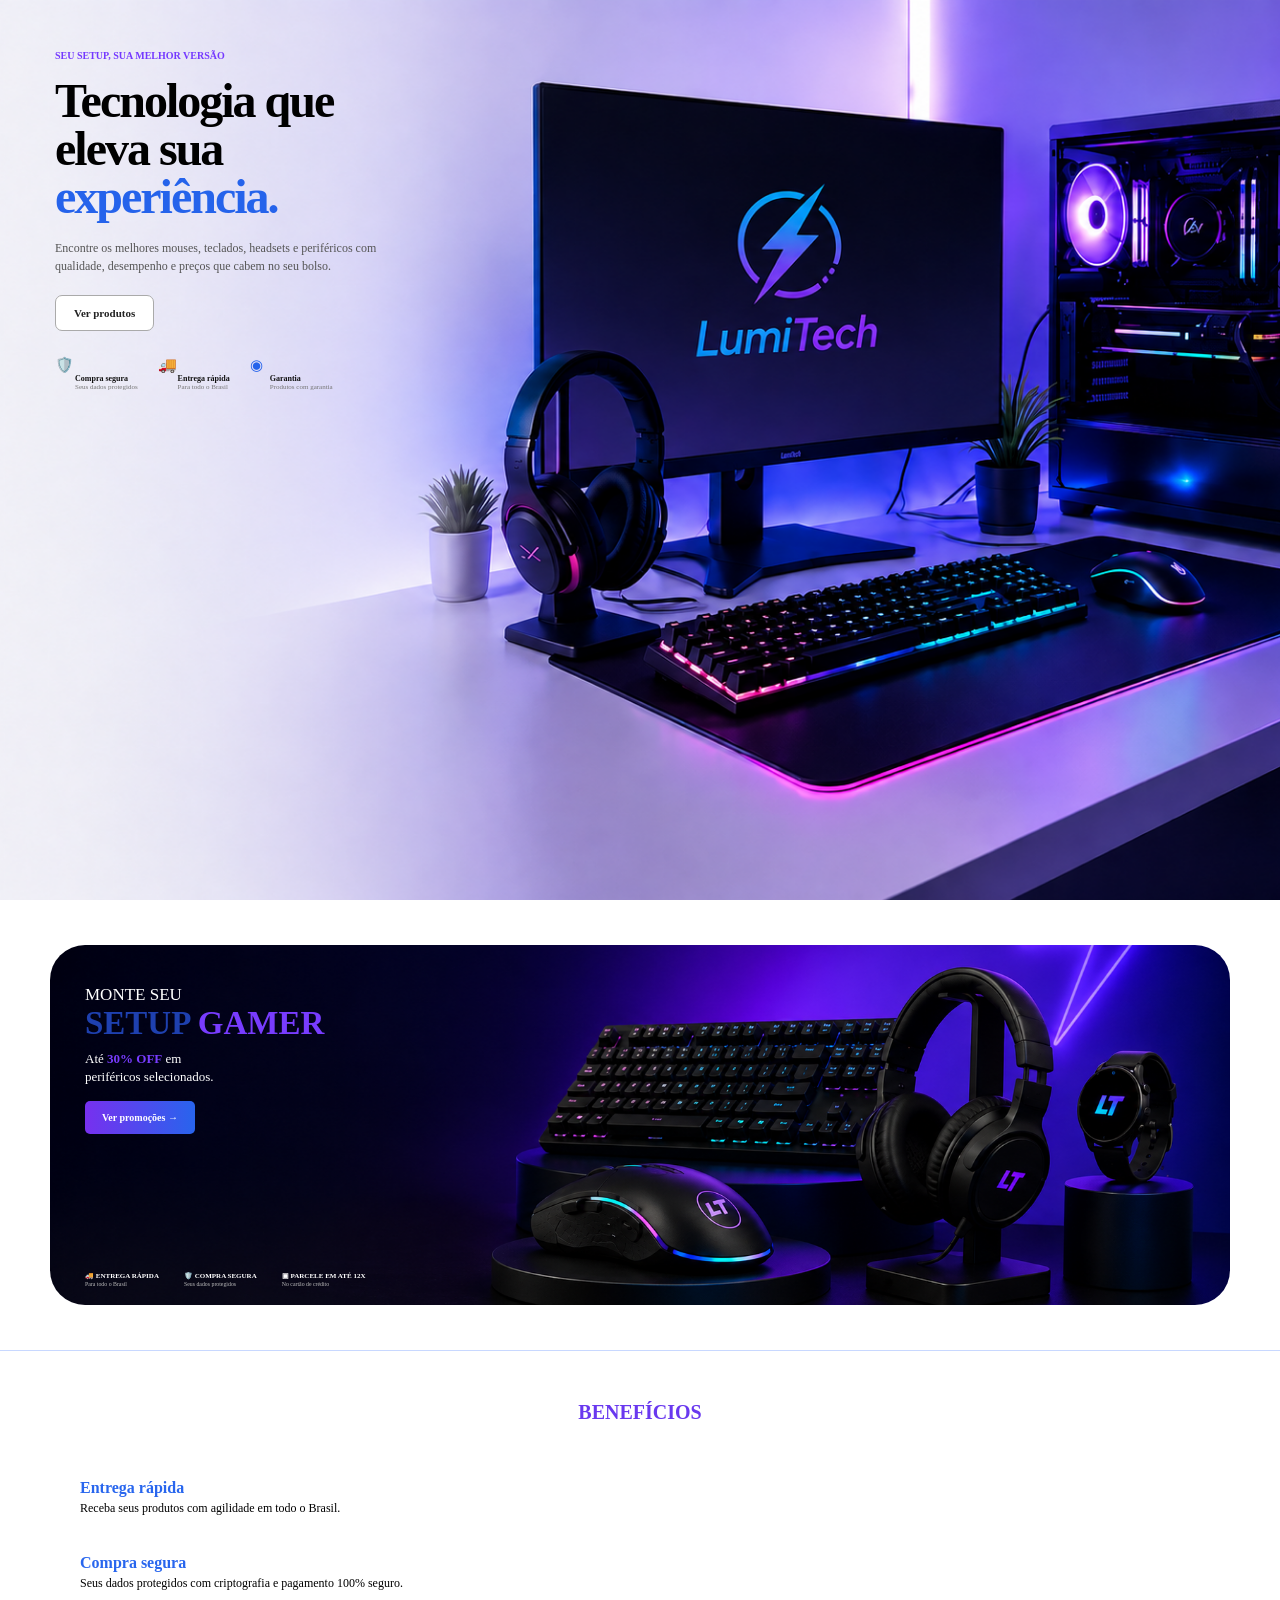
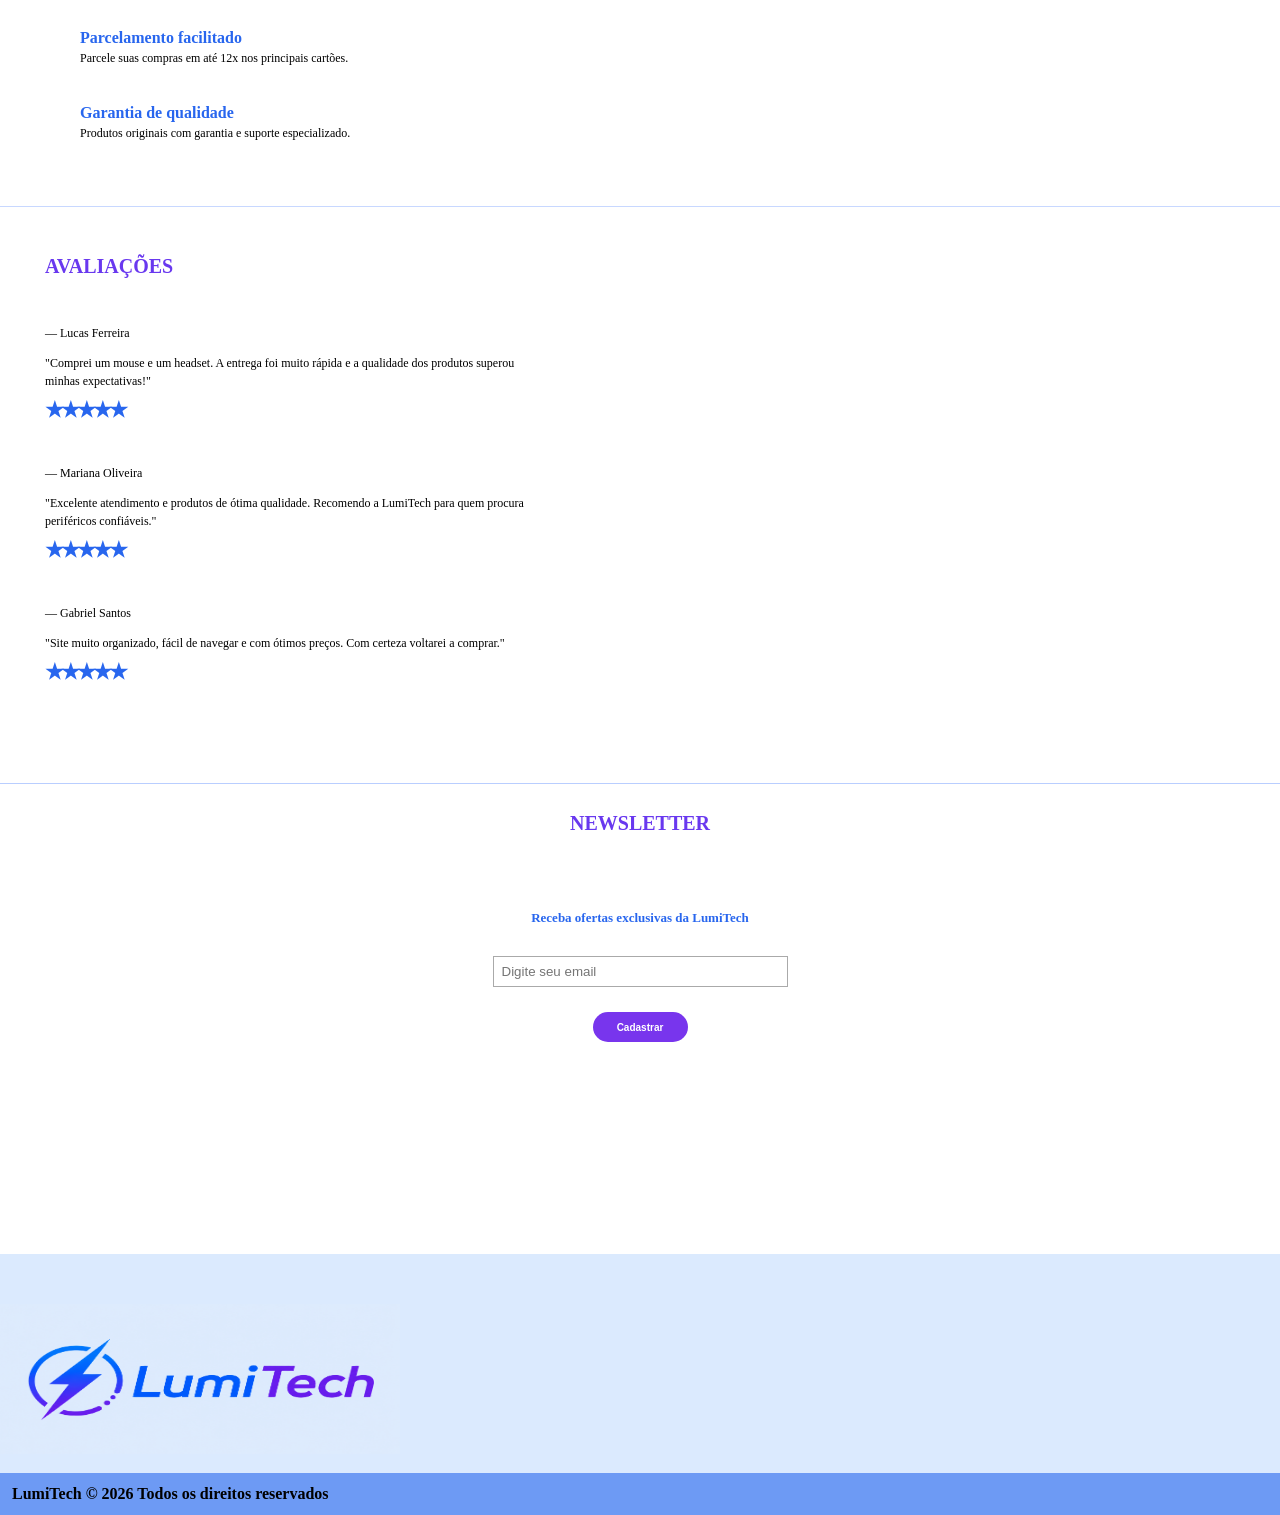
==== landing.html @ c20edbdf "Add files via upload" ====
<!DOCTYPE html>
<html lang="pt-BR">
<head>
    <meta charset="UTF-8">
    <meta name="viewport" content="width=device-width, initial-scale=1.0">
    <title>LumiTech</title>
    <link rel="stylesheet" href="style.css">
</head>
<body>

<div class="page">

    <section class="hero">
        <div class="hero-text">
            <span>SEU SETUP, SUA MELHOR VERSÃO</span>

            <h1>
                Tecnologia que<br>
                eleva sua<br>
                <b>experiência.</b>
            </h1>

            <p>
                Encontre os melhores mouses, teclados, headsets e
                periféricos com qualidade, desempenho e preços que
                cabem no seu bolso.
            </p>

            <div class = "buttons">
                <a href="produtos.html">Ver produtos</a>
            </div>

            <div class="features">
                <div>
                    🛡️
                    <strong>Compra segura</strong>
                    <small>Seus dados protegidos</small>
                </div>

                <div>
                    🚚
                    <strong>Entrega rápida</strong>
                    <small>Para todo o Brasil</small>
                </div>

                <div>
                    ◉
                    <strong>Garantia</strong>
                    <small>Produtos com garantia</small>
                </div>
            </div>
        </div>
    </section>

    <section class="promo" id="promocoes">
        <div class="promo-text">
            <p class="promo-title">MONTE SEU</p>

            <h2>
                SETUP <b>GAMER</b>
            </h2>

            <p class="discount">
                Até <strong>30% OFF</strong> em<br>
                periféricos selecionados.
            </p>

            <a href="index.html">Ver promoções →</a>
        </div>

        <div class="promo-info">
            <span>🚚 ENTREGA RÁPIDA<br><small>Para todo o Brasil</small></span>
            <span>🛡️ COMPRA SEGURA<br><small>Seus dados protegidos</small></span>
            <span>▣ PARCELE EM ATÉ 12X<br><small>No cartão de crédito</small></span>
        </div>
    </section>

    <section class="benefits" id="beneficios">
        <h2>BENEFÍCIOS</h2>

        <div class="benefit-list">
            <div>
                <h3>Entrega rápida</h3>
                <p>Receba seus produtos com agilidade em todo o Brasil.</p>
            </div>

            <div>
                <h3>Compra segura</h3>
                <p>Seus dados protegidos com criptografia e pagamento 100% seguro.</p>
            </div>

            <div>
                <h3>Parcelamento facilitado</h3>
                <p>Parcele suas compras em até 12x nos principais cartões.</p>
            </div>

            <div>
                <h3>Garantia de qualidade</h3>
                <p>Produtos originais com garantia e suporte especializado.</p>
            </div>
        </div>
    </section>

    <section class="reviews">
        <h2>AVALIAÇÕES</h2>

        <div class="review">
            <span>— Lucas Ferreira</span>
            <p>
                "Comprei um mouse e um headset. A entrega foi muito rápida
                e a qualidade dos produtos superou minhas expectativas!"
            </p>
            <b>★★★★★</b>
        </div>

        <div class="review">
            <span>— Mariana Oliveira</span>
            <p>
                "Excelente atendimento e produtos de ótima qualidade.
                Recomendo a LumiTech para quem procura periféricos confiáveis."
            </p>
            <b>★★★★★</b>
        </div>

        <div class="review">
            <span>— Gabriel Santos</span>
            <p>
                "Site muito organizado, fácil de navegar e com ótimos preços.
                Com certeza voltarei a comprar."
            </p>
            <b>★★★★★</b>
        </div>
    </section>

    <section class="newsletter" id="newsletter">
        <h2>NEWSLETTER</h2>

        <p>Receba ofertas exclusivas da LumiTech</p>

        <input type="email" placeholder="Digite seu email">

        <button>Cadastrar</button>
    </section>

</div>
<footer>
        <div class="logor"><img src="logo.png" alt=""></div>
        <div>
            
        </div>
        <div class="direito">
            <h1>LumiTech © 2026 Todos os direitos reservados</h1>
        </div>
    </footer>

</body>
</html>
---- style.css ----
* {
    box-sizing: border-box;
    margin: 0;
}

body {
    display: grid;



}

body a {
    text-decoration: none;
    color: white;
}

header {
    background-color: #DBEAFE;
    height: 130px;
    display: grid;
    grid-template-columns: 327px 1fr;


}

header ul {

    list-style: none;
    display: grid;
    grid-auto-flow: column;
    text-align: center;
    align-items: center;
    gap: 2px;
    color: white;
    font-weight: bold;

}

.inc {
    background-color: #7C3AED;
    width: 100px;
    height: 40px;
    border-radius: 20px;
    display: grid;
    align-items: center;
}


.login {
    background-color: #2563EB;
    border-radius: 20px;
    width: 90px;
    height: 40px;
    align-items: center;
    display: grid;
}

.logo img {
    width: 327px;
    height: 130px;
}

.busca {

    width: 180px;
    position: relative;


}

.lupa {
    position: absolute;
    right: 10px;
    top: 6px;
}

.busca input {
    border: none;
    outline: none;
    padding-left: 15px;
    border-radius: 20px;
    height: 40px;

}



.banner img {
    width: 400px;
    height: 300px;
    object-fit: cover;
}

.banner {
    display: grid;
    grid-template-columns: 400px 1fr;
    padding-top: 90px;
    padding-bottom: 100px;
    width: 70%;
    margin: auto;
}



.banner_texto {
    display: grid;
    grid-template-rows: 80px 80px 80px 50px;
    text-align: left;
    font-size: 19px;
    font-weight: bold;
}

h2 {
    color: #1E40AF;
}

.banner button {
    border-radius: 20px;
    border: none;
    background-color: #7C3AED;
    width: 200px;
    color: white;
    font-weight: bold;
    font-size: 16px;
    height: 40px;
}

.destaque h2 {
    text-align: center;
    color: #1E40AF;
}

.destaque {
    padding-top: 100px;
    border: solid;
    border-color: #2563EB;
    padding-bottom: 100px;
    width: 90%;
    margin: 0 auto;

}

.destaque_produtos {
    display: grid;
    grid-template-columns: 1fr 1fr 1fr 1fr;
    padding-top: 50px;
    place-items: center;
    text-align: center;
    font-weight: bolder;

}

.destaque img {
    width: 270px;
    height: 200px;
    border-radius: 20px;

}

footer {
    background-color: #DBEAFE;
    margin-top: 200px;
    display: grid;
    grid-template-columns: 1fr 1fr;

}

.logor img {
    width: 400px;
    height: 200px;
    padding-top: 50px;
}

footer ul {
    list-style: none;
    display: grid;
    gap: 10px;
    padding: 40px;
    font-size: 18px;
}

.direito {
    background-color: #3671f0a8;
    padding: 12px;
    grid-column: 1/3;
    margin-top: 15px;
    font-size: 8px;
    color: rgb(0, 0, 0);


}

.produtos {
    display: grid;
    grid-template-columns: 1fr 1fr 1fr 1fr;
    padding-top: 100px;
    place-items: center;
    text-align: center;
    font-weight: bolder;
}

.produtos img {
    width: 320px;
    height: 240px;
    border-radius: 20px;
}

button {
    border-radius: 20px;
    border: none;
    background-color: #7C3AED;
    width: 150px;
    color: white;
    font-weight: bold;
    font-size: 15px;
    height: 40px;
}

footer li {
    color: black;
}

.quem_somos {
    padding-top: 70px;
    display: grid;
}

.cima_quem {
    text-align: center;
    font-size: 19px;
    display: grid;
    gap: 18px;
    padding-bottom: 100px;
}

.missao {
    display: grid;
    border: solid;
    border-color: #2564eb5e;
    padding-top: 70px;
    padding-bottom: 70px;
    padding-left: 90px;
    padding-right: 70px;
    gap: 20px;
    font-size: 18px;

}

.fonep img {
    width: 400px;
    height: 300px;
    object-fit: cover;
}

.fonep {
    padding-left: 80px;
}

.produto {
    display: grid;
    grid-template-columns: 500px 300px 1fr;
    padding-top: 70px;
    height: auto;

}

.star img {
    width: 130px;
    height: 90px;
    object-fit: cover;
}

.star {
    width: 500px;
    padding-top: 20px;
    display: grid;
    gap: 15px;
    font-size: 20px;
}

.txtproduto {
    display: grid;
    gap: 8px;
}


.especifica {
    padding-top: 40px;
    padding-left: 70px;
    width: 400px;
    text-align: right;

}

.txtespecifica {
    display: grid;
    gap: 40px;
    font-size: 19px;

}

.especifica ul {
    list-style: none;
}

.resultado {
    text-align: center;
    padding-top: 50px;
    padding-left: 50px;
    font-size: 40px;
}

.contato {
    display: grid;
    justify-items: center;
    gap: 20px;
    margin-top: 50px;
}



.contato form {

    display: grid;
    gap: 20px;
    width: 450px;
}

.contato input {

    height: 40px;
    border: 2px solid #DBEAFE;
    border-radius: 10px;
    padding-left: 15px;
}

.contato textarea {

    height: 150px;
    border: 2px solid #DBEAFE;
    border-radius: 10px;
    resize: none;
    padding: 15px;
}

.loginp{

    display: grid;
    justify-items: center;
    margin-top: 60px;
}



.loginp form{

    display: grid;
    gap: 20px;
    width: 350px;
}

.loginp input{

    height: 40px;
    border: 2px solid #DBEAFE;
    border-radius: 10px;
    padding-left: 15px;
}

.lembrar{

    display: grid;
    grid-template-columns: 20px auto;
    align-items: center;
    gap: 10px;
}

.loginp button{

    width: 180px;
    height: 45px;
    justify-self: center;
    border: none;
    border-radius: 25px;
    background: #7C3AED;
    color: white;
    cursor: pointer;
}

.loginp a{

    color: #2563EB;
    text-decoration: none;
    justify-self: center;
}

.loginp a:hover{

    color: #7C3AED;
}

.button:hover{
    color: #1E40AF;
}

.pedidos{

    width: 80%;
    margin: auto;
    margin-top: 50px;
    display: grid;
    gap: 30px;
}



.pedido{

    display: grid;
    gap: 15px;
}

.titulo,
.item{

    display: grid;
    grid-template-columns: 2fr 1fr 1fr;
    align-items: center;
    background: white;
    padding: 20px;
    border-radius: 15px;
   
}

.titulo{

    background: #DBEAFE;
    font-weight: bold;
}



.hero {
    width: 100%;
    height: 100vh;
    min-height: 650px;
    background-image: url("hero.png");
    background-size: cover;
    background-position: center;
    position: relative;
}

.hero-text {
    position: absolute;
    top: 45px;
    left: 55px;
    width: 390px;
}

.hero-text > span {
    font-size: 10px;
    font-weight: bold;
    color: #7438ff;
}

.hero h1 {
    font-size: 48px;
    line-height: 1;
    margin-top: 14px;
    letter-spacing: -2px;
}

.hero h1 b {
    color: #2563eb;
}

.hero-text > p {
    font-size: 12px;
    color: #555;
    line-height: 1.5;
    margin-top: 18px;
    width: 340px;
}

.buttons {
    display: flex;
    gap: 12px;
    margin-top: 20px;
}

.buttons a {
    padding: 11px 18px;
    border-radius: 7px;
    text-decoration: none;
    font-size: 11px;
    font-weight: bold;
}

.buttons a:first-child {
    background: #7438ff;
    color: white;
}

.buttons a:last-child {
    background: white;
    border: 1px solid #aaa;
    color: #222;
}

.features {
    display: flex;
    gap: 20px;
    margin-top: 25px;
}

.features div {
    color: #2563eb;
    font-size: 15px;
}

.features strong,
.features small {
    display: block;
    margin-left: 20px;
}

.features strong {
    font-size: 8px;
    color: #111;
}

.features small {
    font-size: 7px;
    color: #777;
}


.promo {
    width: calc(100% - 100px);
    height: 360px;
    margin: 45px 50px 0;
    border-radius: 35px;
    position: relative;
    overflow: hidden;
    color: white;
    background-image: url("promo.png");
    background-size: cover;
    background-position: center;
}

.promo-text {
    position: absolute;
    left: 35px;
    top: 40px;
}

.promo-title {
    font-size: 17px;
    margin-bottom: 2px;
}

.promo h2 {
    font-size: 33px;
    line-height: 1;
}

.promo h2 b {
    color: #783cff;
}

.discount {
    font-size: 13px;
    line-height: 1.4;
    margin-top: 10px;
}

.discount strong {
    color: #783cff;
}

.promo-text a {
    display: inline-block;
    margin-top: 15px;
    padding: 11px 17px;
    background: linear-gradient(90deg, #7730ef, #2864ed);
    color: white;
    text-decoration: none;
    border-radius: 5px;
    font-size: 10px;
    font-weight: bold;
}

.promo-info {
    position: absolute;
    bottom: 17px;
    left: 35px;
    display: flex;
    gap: 25px;
    font-size: 7px;
    font-weight: bold;
}

.promo-info small {
    color: #bbb;
    font-weight: normal;
}


.benefits {
    padding: 50px 80px 65px;
    margin-top: 45px;
    border-top: 1px solid #c8d8ff;
    border-bottom: 1px solid #c8d8ff;
}

.benefits h2,
.newsletter h2 {
    text-align: center;
    color: #6938ef;
    font-size: 20px;
}

.benefit-list {
    display: grid;
    gap: 38px;
    margin-top: 55px;
}

.benefit-list h3 {
    font-size: 16px;
    color: #2866ee;
    margin-bottom: 4px;
}

.benefit-list p {
    font-size: 12px;
}


.reviews {
    padding: 48px 45px 55px;
    border-bottom: 1px solid #b9ceff;
}

.reviews h2 {
    font-size: 20px;
    color: #6938ef;
    margin-bottom: 48px;
}

.review {
    margin-bottom: 43px;
    font-size: 12px;
}

.review p {
    margin-top: 13px;
    line-height: 1.5;
    max-width: 500px;
}

.review b {
    display: block;
    color: #2866ee;
    font-size: 21px;
    margin-top: 8px;
    letter-spacing: -3px;
}


.newsletter {
    height: 270px;
    text-align: center;
    padding-top: 28px;
}

.newsletter p {
    margin-top: 75px;
    color: #2866ee;
    font-size: 13px;
    font-weight: bold;
}

.newsletter input {
    display: block;
    width: 295px;
    height: 31px;
    margin: 30px auto 25px;
    padding: 8px;
    border: 1px solid #aaa;
}

.newsletter button {
    width: 95px;
    height: 30px;
    border: 0;
    border-radius: 20px;
    background: #7835ed;
    color: white;
    font-size: 10px;
    font-weight: bold;
}
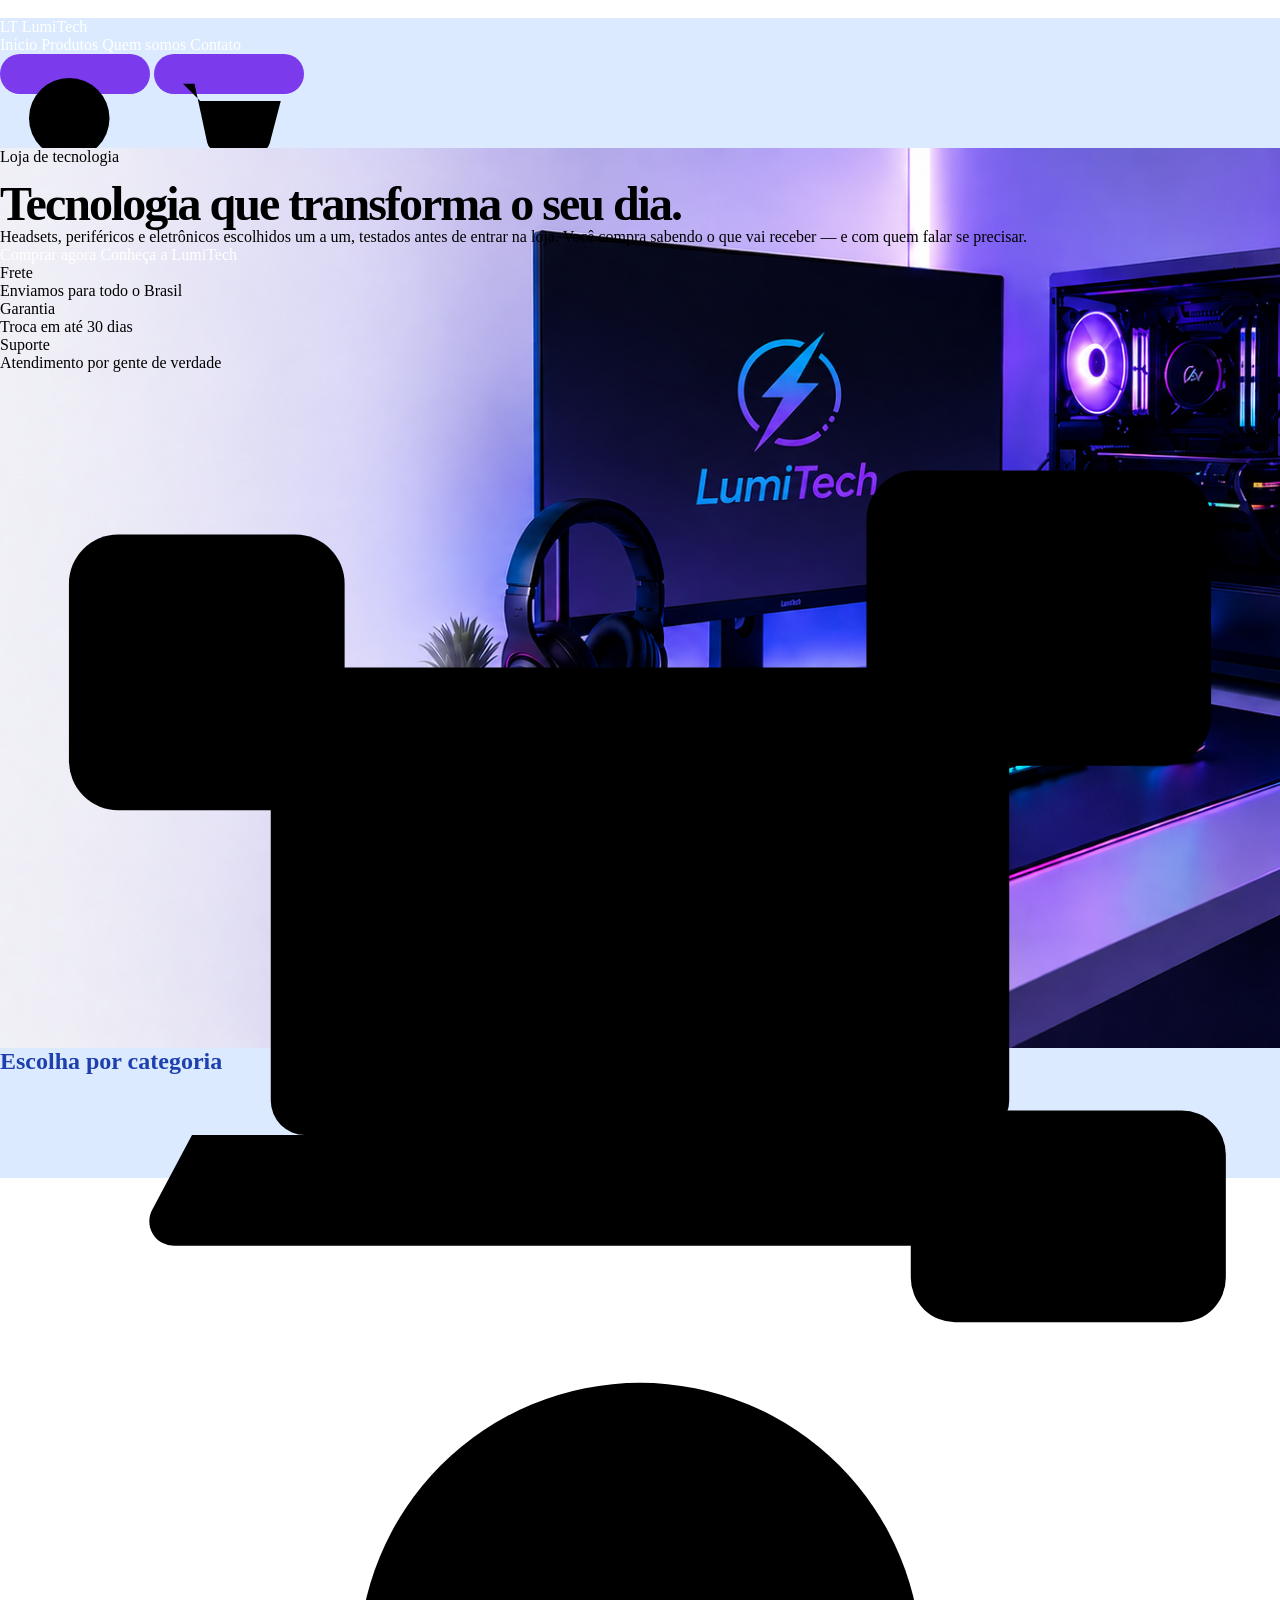
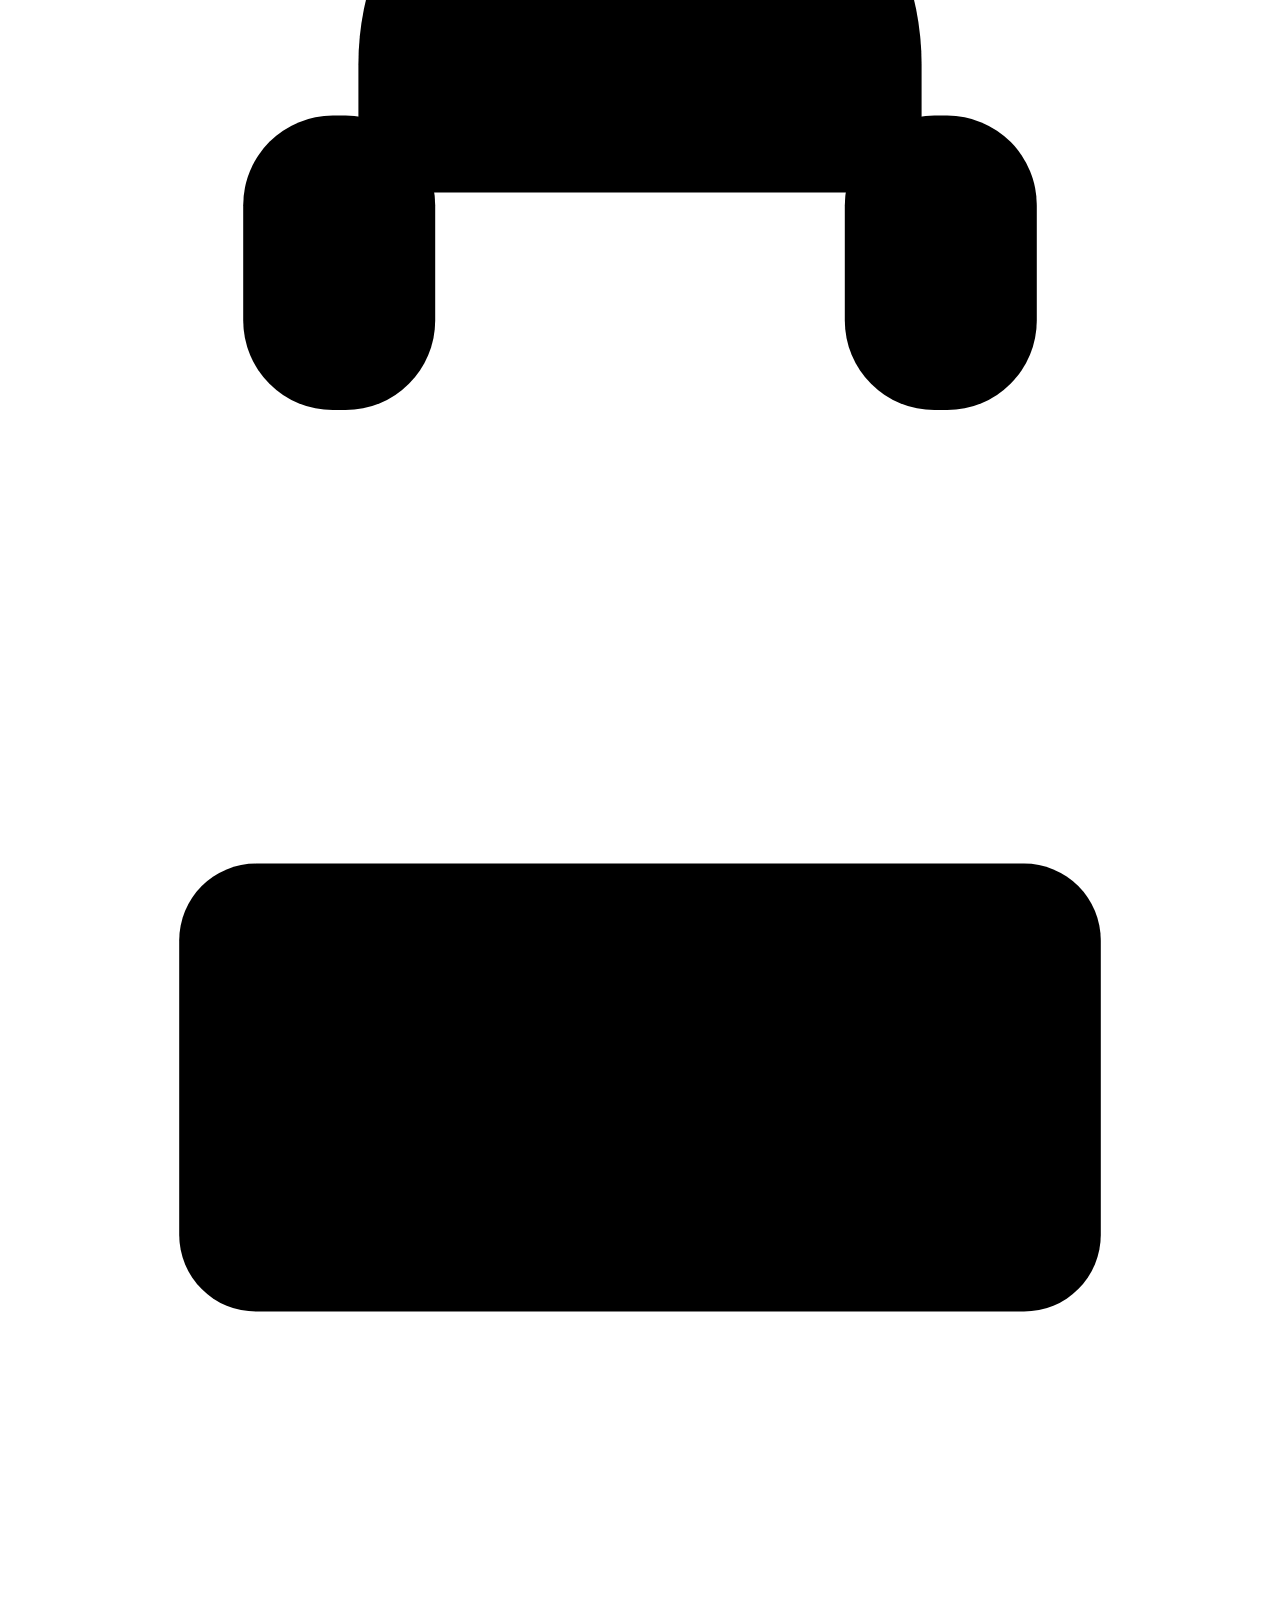
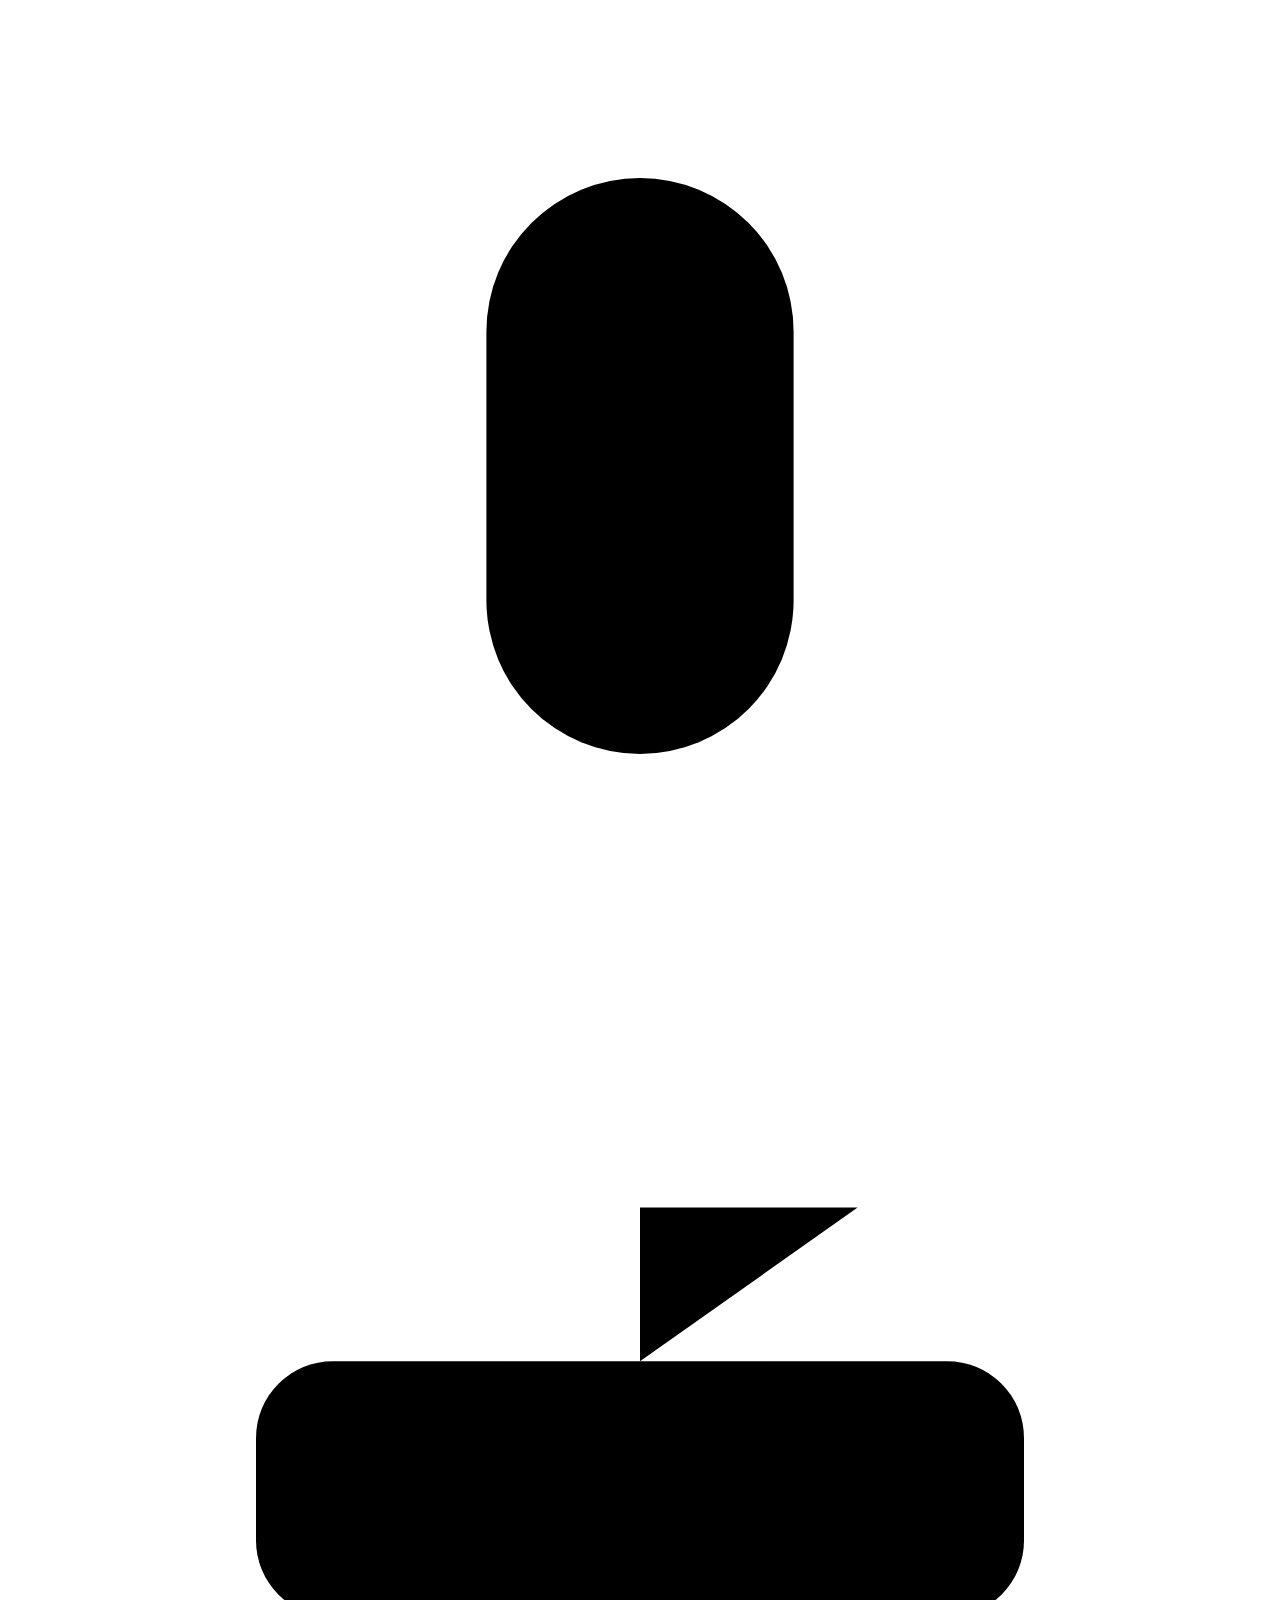
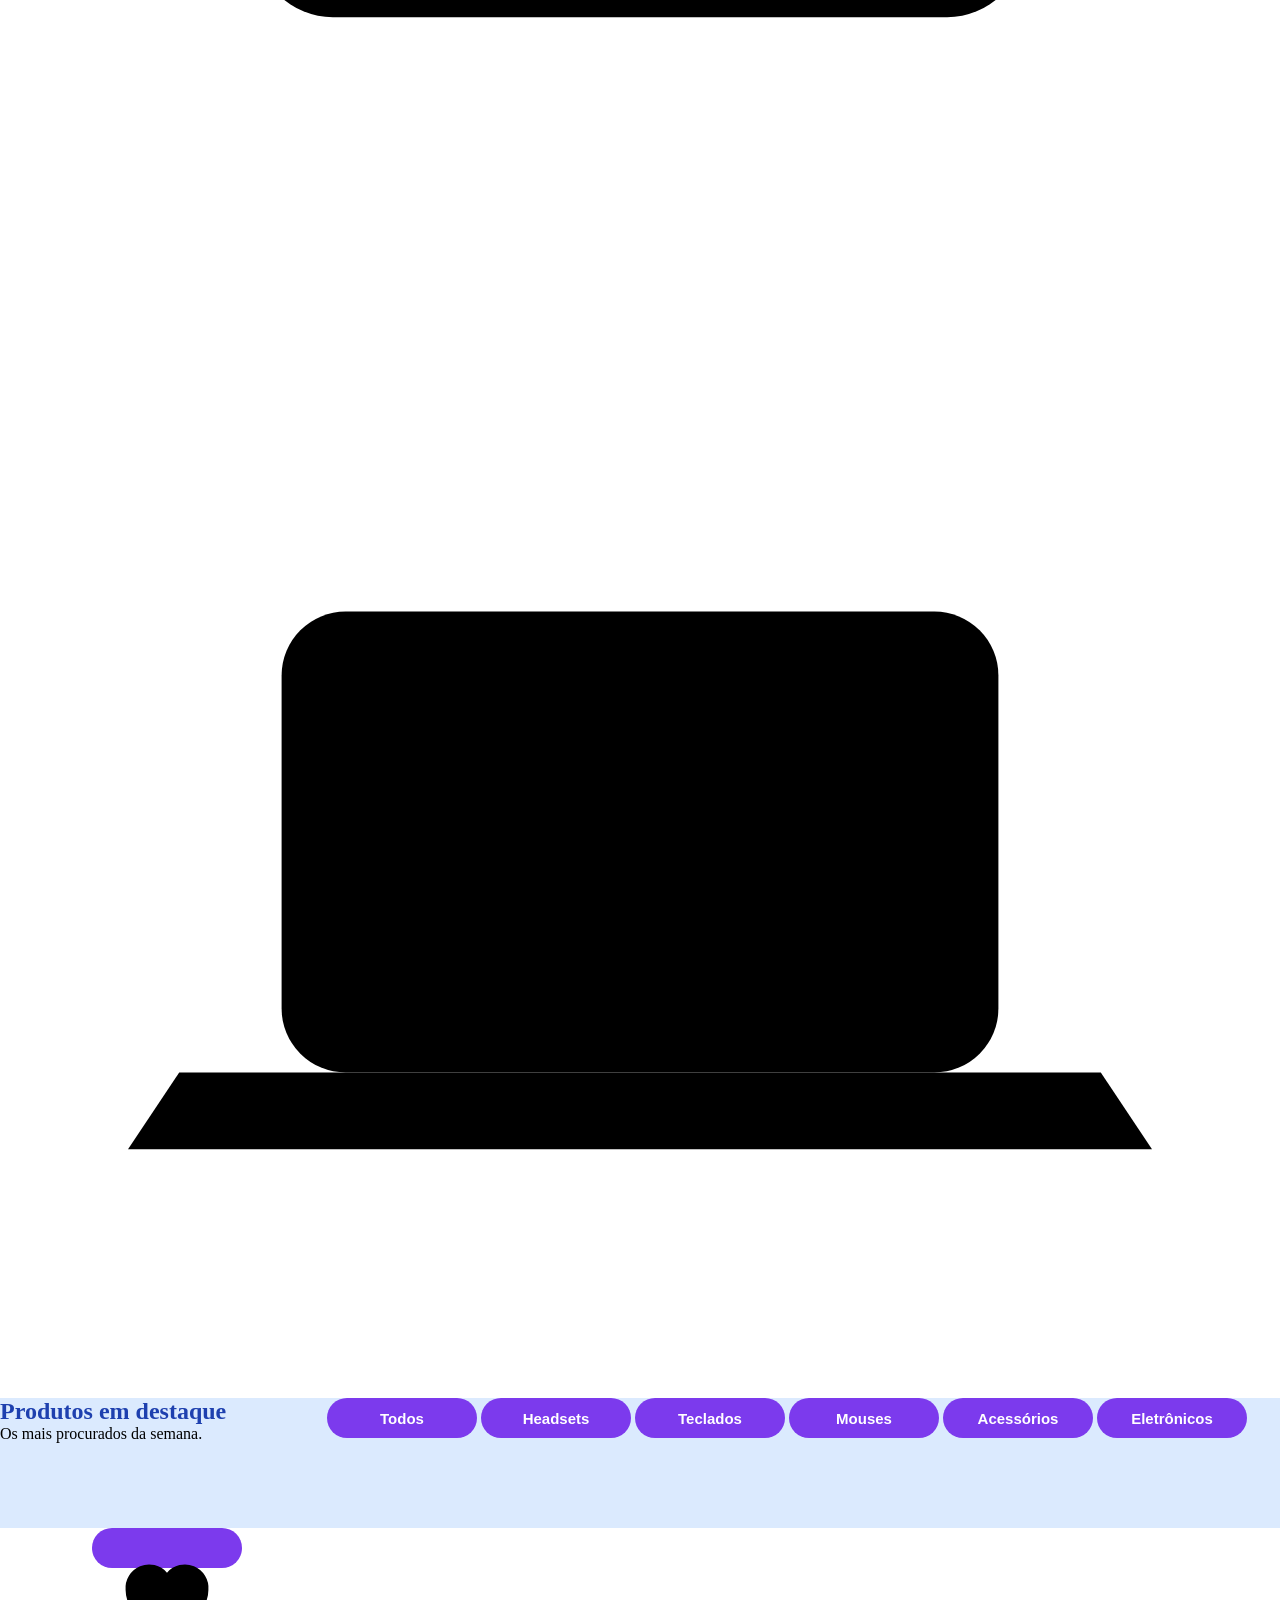
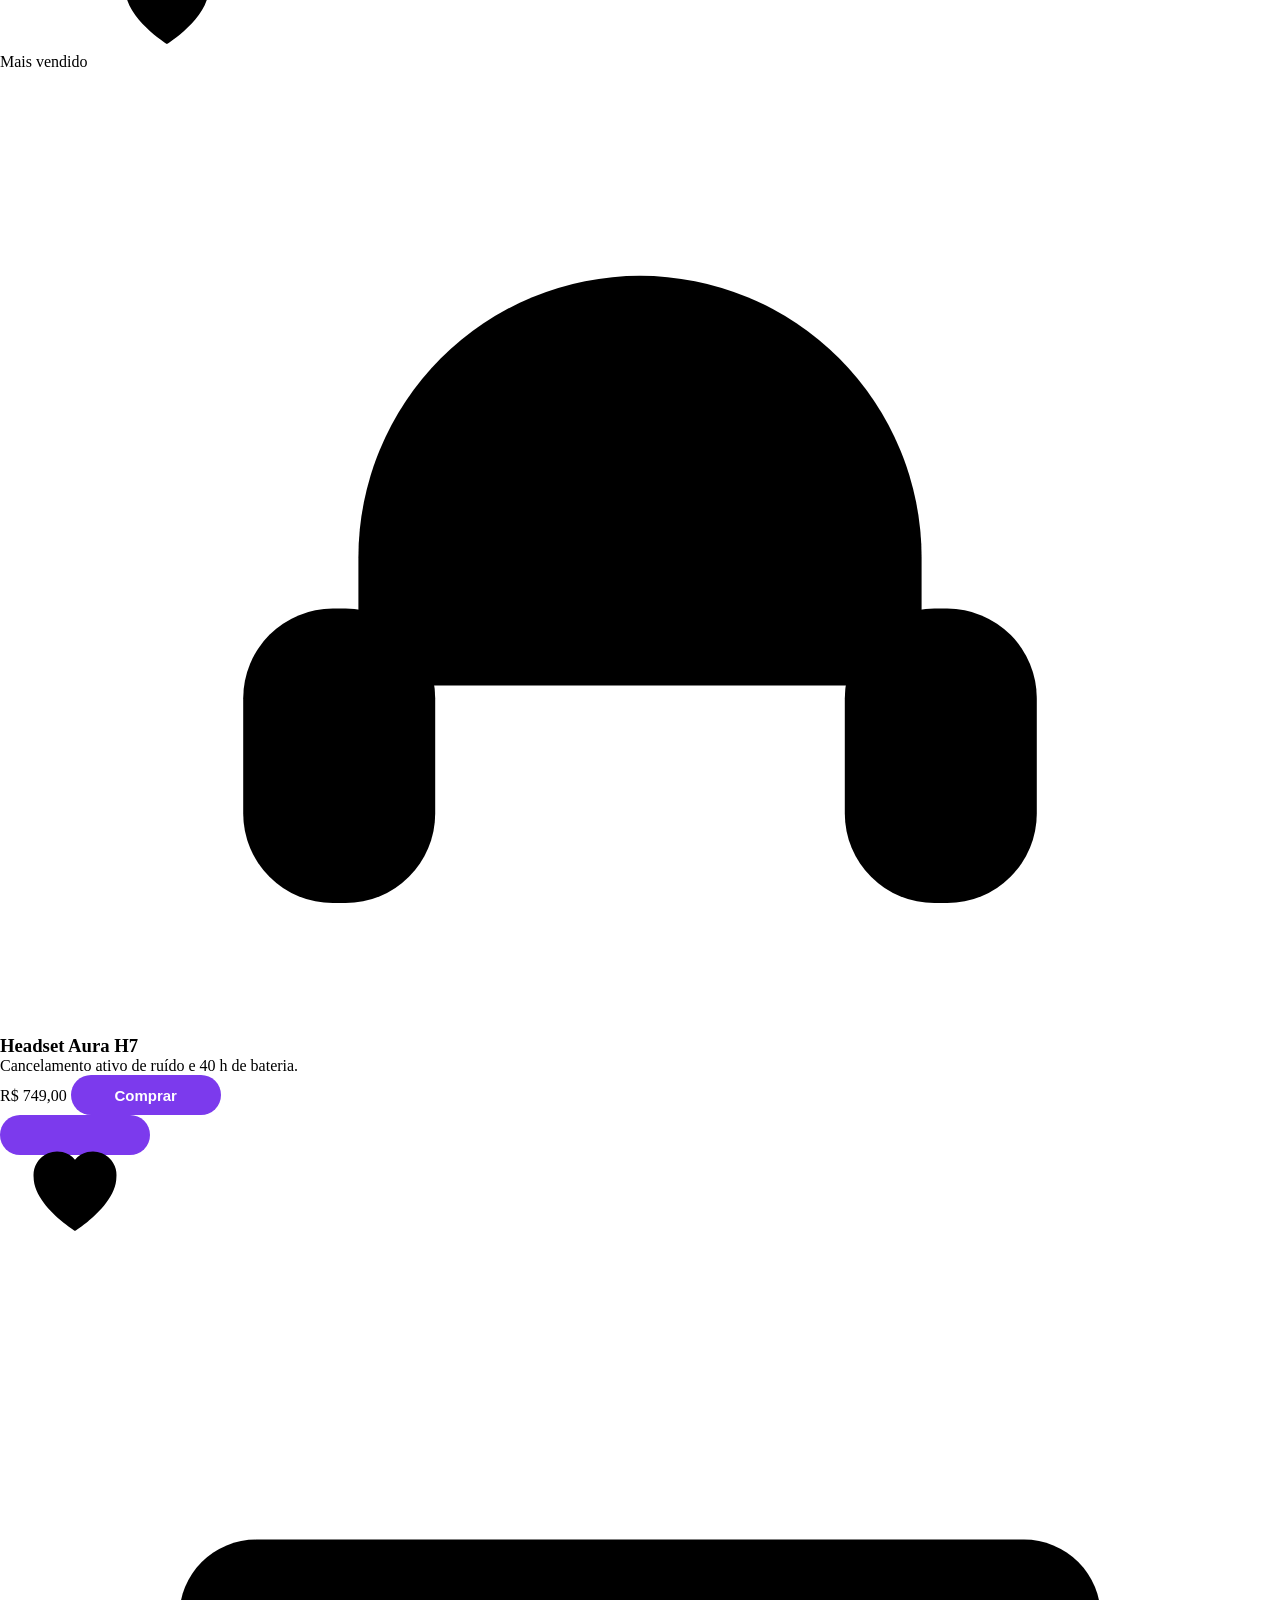
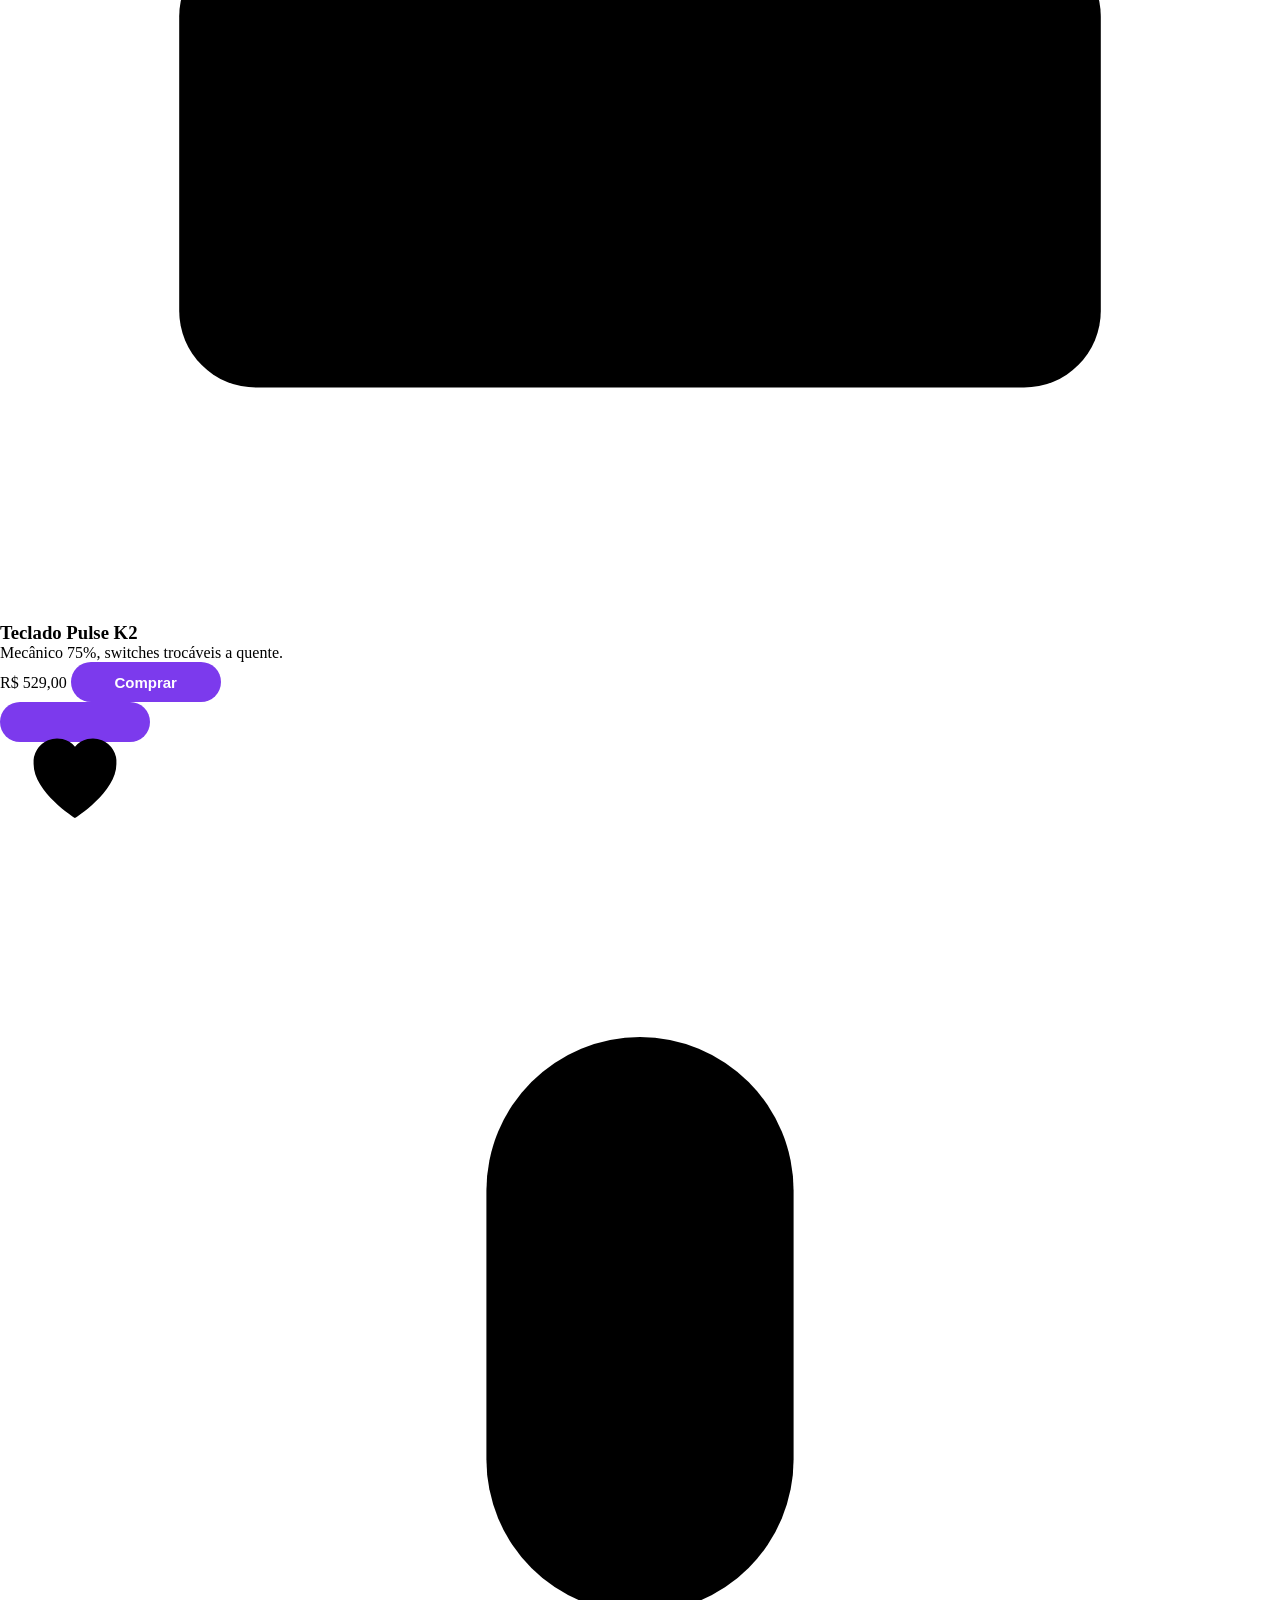
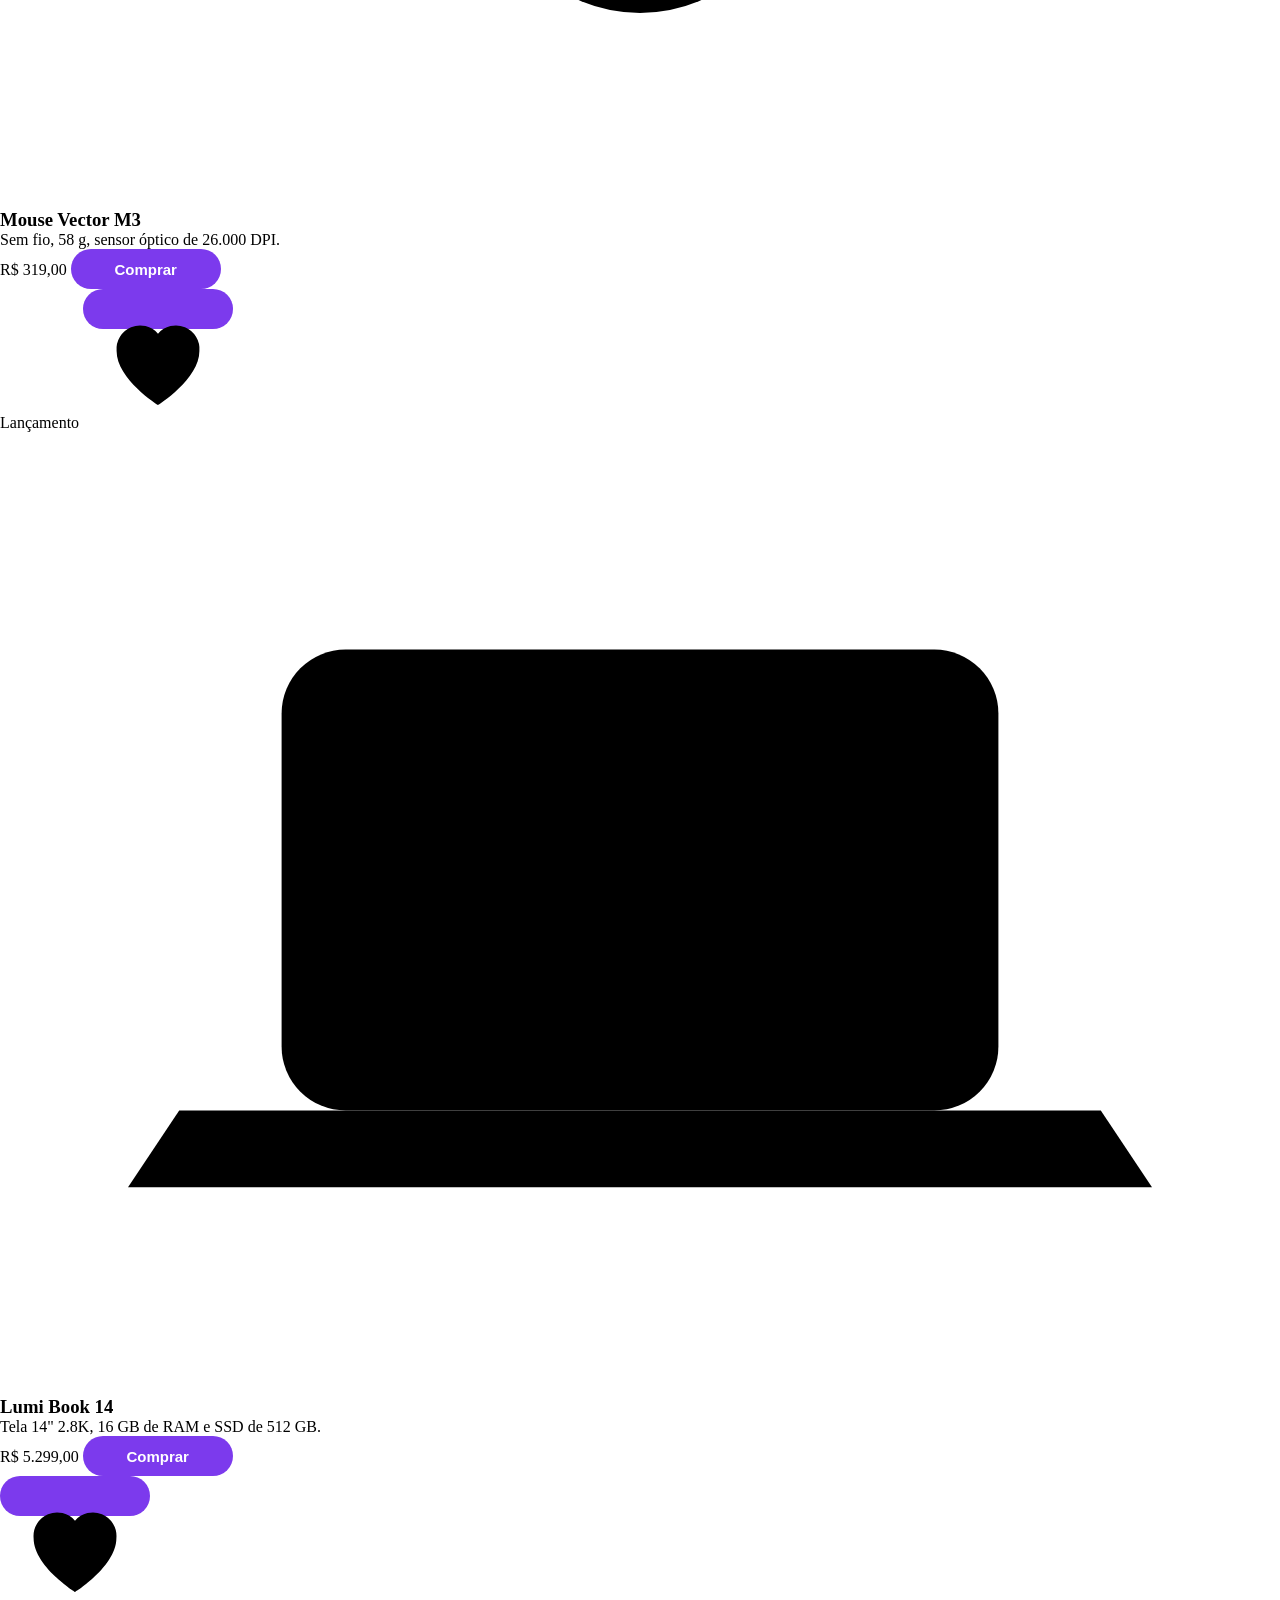
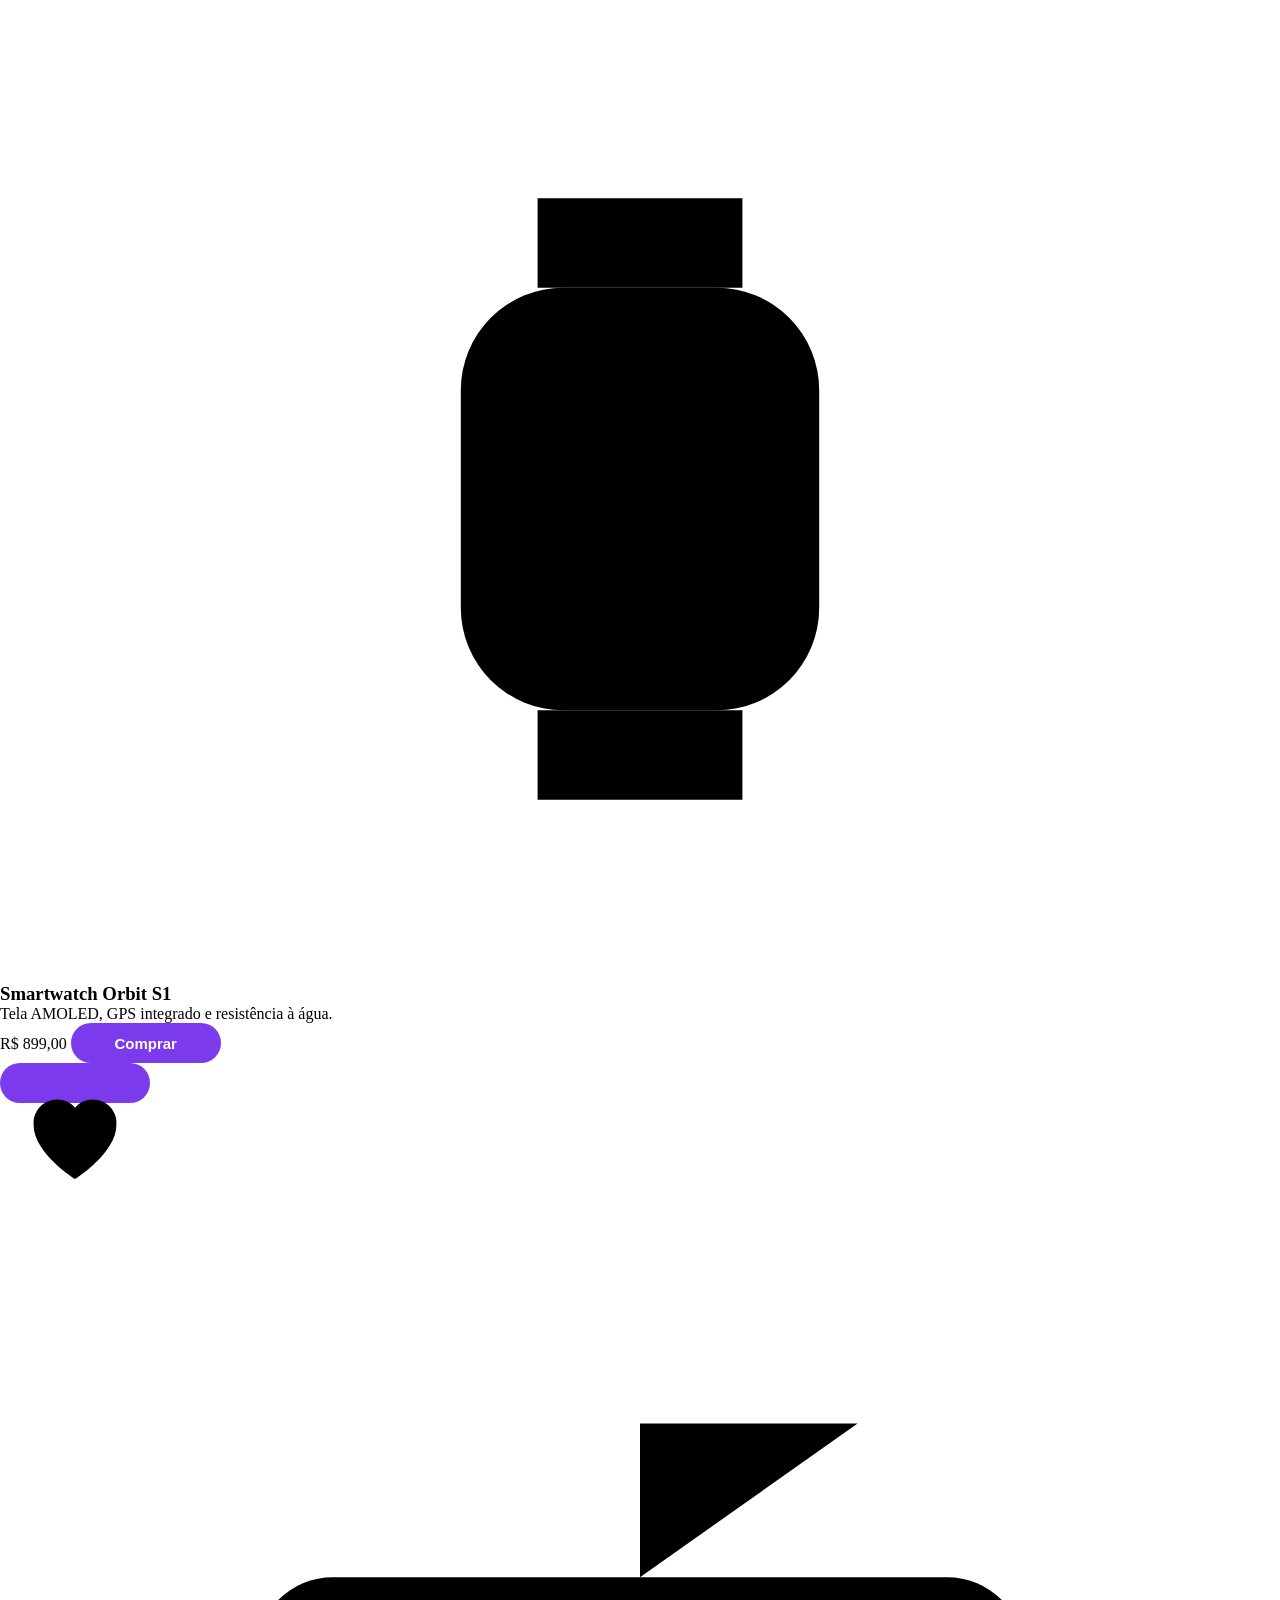
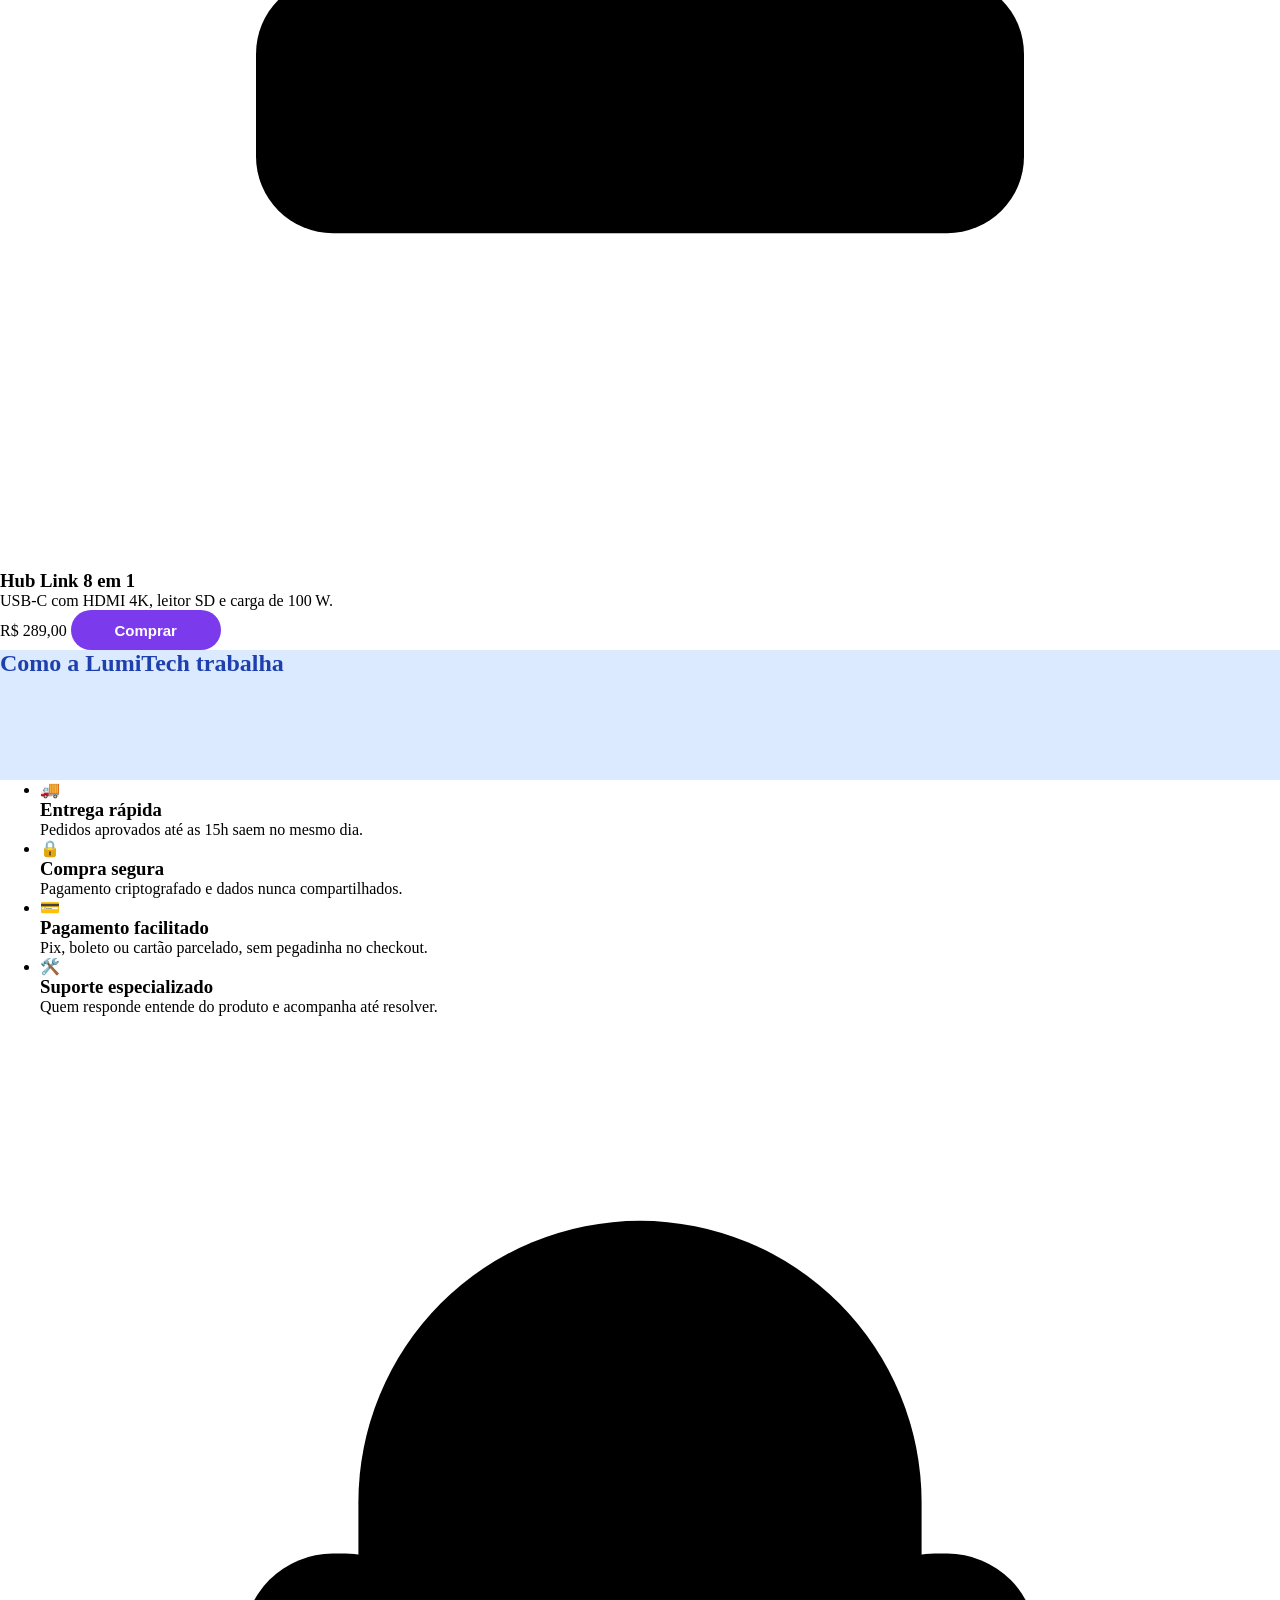
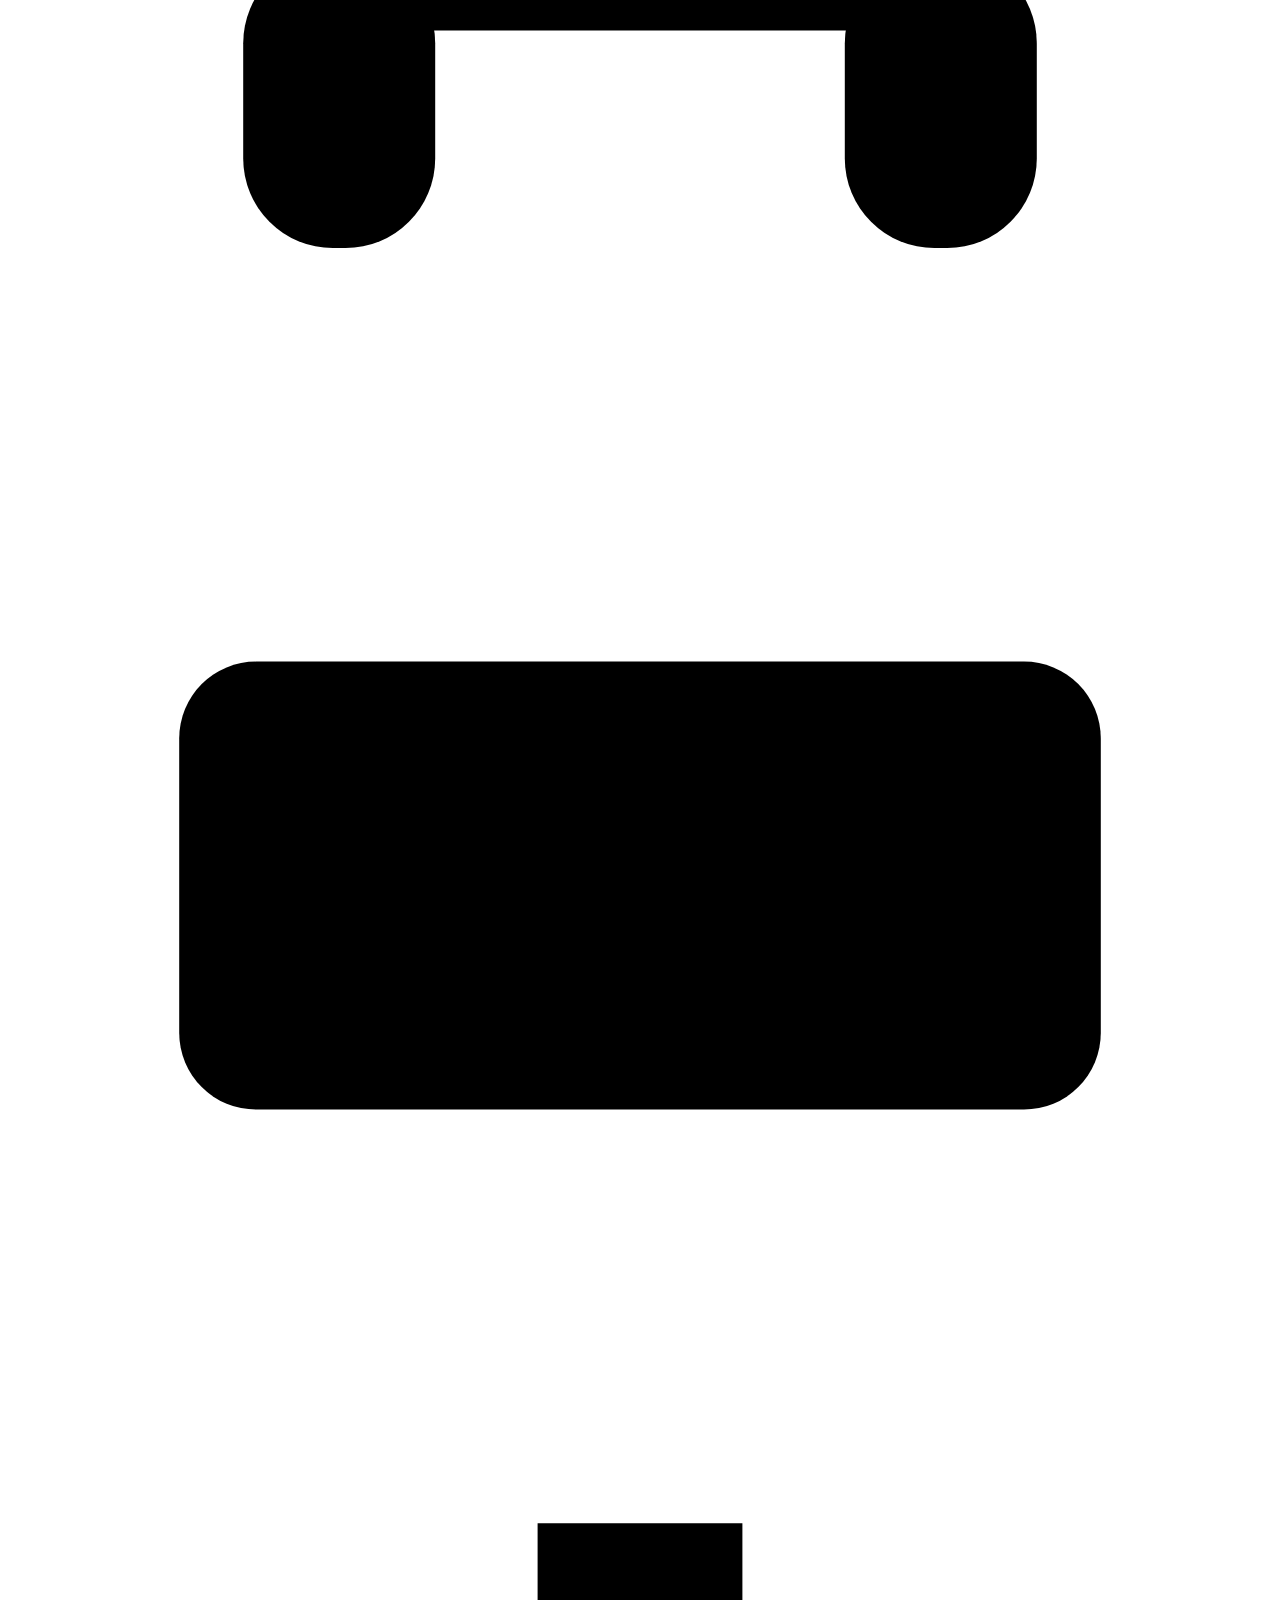
==== commit d07df5e5: "Update landing.html" ====
--- a/landing.html
+++ b/landing.html
@@ -1,157 +1,462 @@
 <!DOCTYPE html>
-<html lang="pt-BR">
+<html lang="pt-BR" data-theme="light">
 <head>
-    <meta charset="UTF-8">
-    <meta name="viewport" content="width=device-width, initial-scale=1.0">
-    <title>LumiTech</title>
-    <link rel="stylesheet" href="style.css">
+<meta charset="UTF-8">
+<meta name="viewport" content="width=device-width, initial-scale=1">
+<title>LumiTech — Tecnologia que transforma o seu dia</title>
+<meta name="description" content="LumiTech: headsets, teclados, mouses, notebooks e acessórios de tecnologia com curadoria, garantia e suporte especializado.">
+<link rel="icon" href="img/favicon.svg" type="image/svg+xml">
+<link rel="preconnect" href="https://fonts.googleapis.com">
+<link rel="preconnect" href="https://fonts.gstatic.com" crossorigin>
+<link href="https://fonts.googleapis.com/css2?family=Inter:wght@400;500;600&family=Space+Grotesk:wght@500;600;700&display=swap" rel="stylesheet">
+<link rel="stylesheet" href="style.css">
+<script>
+  // Aplica o tema salvo antes da pintura para evitar flash de cor errada.
+  (function () {
+    try {
+      var t = localStorage.getItem('lumitech-theme');
+      if (t === 'dark' || t === 'light') document.documentElement.setAttribute('data-theme', t);
+    } catch (e) {}
+  })();
+</script>
 </head>
 <body>
 
-<div class="page">
-
-    <section class="hero">
-        <div class="hero-text">
-            <span>SEU SETUP, SUA MELHOR VERSÃO</span>
-
-            <h1>
-                Tecnologia que<br>
-                eleva sua<br>
-                <b>experiência.</b>
-            </h1>
-
-            <p>
-                Encontre os melhores mouses, teclados, headsets e
-                periféricos com qualidade, desempenho e preços que
-                cabem no seu bolso.
-            </p>
-
-            <div class = "buttons">
-                <a href="produtos.html">Ver produtos</a>
-            </div>
-
-            <div class="features">
-                <div>
-                    🛡️
-                    <strong>Compra segura</strong>
-                    <small>Seus dados protegidos</small>
-                </div>
-
-                <div>
-                    🚚
-                    <strong>Entrega rápida</strong>
-                    <small>Para todo o Brasil</small>
-                </div>
-
-                <div>
-                    ◉
-                    <strong>Garantia</strong>
-                    <small>Produtos com garantia</small>
-                </div>
-            </div>
-        </div>
-    </section>
-
-    <section class="promo" id="promocoes">
-        <div class="promo-text">
-            <p class="promo-title">MONTE SEU</p>
-
-            <h2>
-                SETUP <b>GAMER</b>
-            </h2>
-
-            <p class="discount">
-                Até <strong>30% OFF</strong> em<br>
-                periféricos selecionados.
-            </p>
-
-            <a href="index.html">Ver promoções →</a>
-        </div>
-
-        <div class="promo-info">
-            <span>🚚 ENTREGA RÁPIDA<br><small>Para todo o Brasil</small></span>
-            <span>🛡️ COMPRA SEGURA<br><small>Seus dados protegidos</small></span>
-            <span>▣ PARCELE EM ATÉ 12X<br><small>No cartão de crédito</small></span>
-        </div>
-    </section>
-
-    <section class="benefits" id="beneficios">
-        <h2>BENEFÍCIOS</h2>
-
-        <div class="benefit-list">
-            <div>
-                <h3>Entrega rápida</h3>
-                <p>Receba seus produtos com agilidade em todo o Brasil.</p>
-            </div>
-
-            <div>
-                <h3>Compra segura</h3>
-                <p>Seus dados protegidos com criptografia e pagamento 100% seguro.</p>
-            </div>
-
-            <div>
-                <h3>Parcelamento facilitado</h3>
-                <p>Parcele suas compras em até 12x nos principais cartões.</p>
-            </div>
-
-            <div>
-                <h3>Garantia de qualidade</h3>
-                <p>Produtos originais com garantia e suporte especializado.</p>
-            </div>
-        </div>
-    </section>
-
-    <section class="reviews">
-        <h2>AVALIAÇÕES</h2>
-
-        <div class="review">
-            <span>— Lucas Ferreira</span>
-            <p>
-                "Comprei um mouse e um headset. A entrega foi muito rápida
-                e a qualidade dos produtos superou minhas expectativas!"
-            </p>
-            <b>★★★★★</b>
-        </div>
-
-        <div class="review">
-            <span>— Mariana Oliveira</span>
-            <p>
-                "Excelente atendimento e produtos de ótima qualidade.
-                Recomendo a LumiTech para quem procura periféricos confiáveis."
-            </p>
-            <b>★★★★★</b>
-        </div>
-
-        <div class="review">
-            <span>— Gabriel Santos</span>
-            <p>
-                "Site muito organizado, fácil de navegar e com ótimos preços.
-                Com certeza voltarei a comprar."
-            </p>
-            <b>★★★★★</b>
-        </div>
-    </section>
-
-    <section class="newsletter" id="newsletter">
-        <h2>NEWSLETTER</h2>
-
-        <p>Receba ofertas exclusivas da LumiTech</p>
-
-        <input type="email" placeholder="Digite seu email">
-
-        <button>Cadastrar</button>
-    </section>
-
-</div>
-<footer>
-        <div class="logor"><img src="logo.png" alt=""></div>
-        <div>
-            
-        </div>
-        <div class="direito">
-            <h1>LumiTech © 2026 Todos os direitos reservados</h1>
-        </div>
-    </footer>
-
+<a class="skip-link" href="#hero">Ir para o conteúdo</a>
+
+<!-- ============ HEADER ============ -->
+<header class="header" id="header">
+  <div class="container header__inner">
+    <a class="brand" href="#hero" aria-label="LumiTech, página inicial">
+      <span class="brand__mark">LT</span>
+      <span class="brand__name">LumiTech</span>
+    </a>
+
+    <nav class="nav" id="nav" aria-label="Navegação principal">
+      <a href="#hero" class="nav__link is-active">Início</a>
+      <a href="#produtos" class="nav__link">Produtos</a>
+      <a href="#quem-somos" class="nav__link">Quem somos</a>
+      <a href="#contato" class="nav__link">Contato</a>
+    </nav>
+
+    <div class="header__actions">
+      <button class="icon-btn" id="searchBtn" aria-label="Buscar produtos" aria-expanded="false" aria-controls="searchBar">
+        <svg viewBox="0 0 24 24" aria-hidden="true"><circle cx="11" cy="11" r="7"/><path d="m20 20-3.5-3.5"/></svg>
+      </button>
+
+      <button class="icon-btn" id="cartBtn" aria-label="Abrir carrinho">
+        <svg viewBox="0 0 24 24" aria-hidden="true"><path d="M4 5h2l2.2 10.2a2 2 0 0 0 2 1.6h6.9a2 2 0 0 0 2-1.5L21 8H7"/><circle cx="10.5" cy="20" r="1.3"/><circle cx="17.5" cy="20" r="1.3"/></svg>
+        <span class="cart-badge" id="cartBadge" hidden>0</span>
+      </button>
+
+      <button class="icon-btn theme-btn" id="themeBtn" aria-label="Alternar tema" title="Alternar modo claro e escuro">
+        <svg class="icon-sun" viewBox="0 0 24 24" aria-hidden="true"><circle cx="12" cy="12" r="4.2"/><path d="M12 2.5v2M12 19.5v2M2.5 12h2M19.5 12h2M5.2 5.2l1.4 1.4M17.4 17.4l1.4 1.4M18.8 5.2l-1.4 1.4M6.6 17.4l-1.4 1.4"/></svg>
+        <svg class="icon-moon" viewBox="0 0 24 24" aria-hidden="true"><path d="M20 13.5A8 8 0 0 1 10.5 4a8 8 0 1 0 9.5 9.5Z"/></svg>
+      </button>
+
+      <button class="icon-btn menu-btn" id="menuBtn" aria-label="Abrir menu" aria-expanded="false" aria-controls="nav">
+        <span class="menu-btn__bars"><i></i><i></i><i></i></span>
+      </button>
+    </div>
+  </div>
+
+  <!-- Busca -->
+  <div class="searchbar" id="searchBar" hidden>
+    <div class="container searchbar__inner">
+      <svg class="searchbar__icon" viewBox="0 0 24 24" aria-hidden="true"><circle cx="11" cy="11" r="7"/><path d="m20 20-3.5-3.5"/></svg>
+      <input type="search" id="searchInput" placeholder="Busque por headset, teclado, notebook…" aria-label="Buscar produtos">
+      <button class="icon-btn" id="searchClose" aria-label="Fechar busca">
+        <svg viewBox="0 0 24 24" aria-hidden="true"><path d="M6 6l12 12M18 6 6 18"/></svg>
+      </button>
+    </div>
+  </div>
+</header>
+
+<div class="overlay" id="overlay" hidden></div>
+
+<main>
+
+<!-- ============ HERO ============ -->
+<section class="hero" id="hero">
+  <div class="container hero__inner">
+    <div class="hero__copy">
+      <p class="hero__eyebrow">Loja de tecnologia</p>
+      <h1 class="hero__title">Tecnologia que transforma o seu dia.</h1>
+      <p class="hero__text">
+        Headsets, periféricos e eletrônicos escolhidos um a um, testados antes de entrar
+        na loja. Você compra sabendo o que vai receber — e com quem falar se precisar.
+      </p>
+      <div class="hero__actions">
+        <a href="#produtos" class="btn btn--primary">Comprar agora</a>
+        <a href="#quem-somos" class="btn btn--ghost">Conheça a LumiTech</a>
+      </div>
+      <dl class="hero__facts">
+        <div><dt>Frete</dt><dd>Enviamos para todo o Brasil</dd></div>
+        <div><dt>Garantia</dt><dd>Troca em até 30 dias</dd></div>
+        <div><dt>Suporte</dt><dd>Atendimento por gente de verdade</dd></div>
+      </dl>
+    </div>
+
+    <div class="hero__art" aria-hidden="true">
+      <div class="hero__glow"></div>
+      <svg class="hero__scene" viewBox="0 0 520 440" role="presentation">
+        <!-- notebook -->
+        <g class="il">
+          <rect class="il-fill" x="110" y="120" width="300" height="190" rx="14"/>
+          <rect class="il-screen" x="126" y="136" width="268" height="158" rx="8"/>
+          <path class="il-acc-s" d="M156 258h60M156 236h130M156 214h100"/>
+          <circle class="il-acc-f" cx="168" cy="176" r="14"/>
+          <path class="il-bd" d="M78 310h364l16 30a10 10 0 0 1-9 15H71a10 10 0 0 1-9-15Z"/>
+          <path class="il-bd" d="M226 336h68"/>
+        </g>
+        <!-- headset flutuante -->
+        <g transform="translate(352 40)"><g class="il float-a">
+          <rect class="il-card" x="0" y="0" width="140" height="120" rx="20"/>
+          <path class="il-bd" d="M38 78V60a32 32 0 0 1 64 0v18"/>
+          <rect class="il-acc-f" x="28" y="72" width="18" height="30" rx="8"/>
+          <rect class="il-acc-f" x="94" y="72" width="18" height="30" rx="8"/>
+        </g></g>
+        <!-- mouse flutuante -->
+        <g transform="translate(28 66)"><g class="il float-b">
+          <rect class="il-card" x="0" y="0" width="112" height="112" rx="20"/>
+          <rect class="il-bd" x="40" y="26" width="32" height="60" rx="16"/>
+          <path class="il-bd" d="M56 26v18"/>
+        </g></g>
+        <!-- teclado flutuante -->
+        <g transform="translate(370 300)"><g class="il float-a">
+          <rect class="il-card" x="0" y="0" width="128" height="86" rx="18"/>
+          <path class="il-acc-s" d="M22 32h84M22 50h84M22 66h44"/>
+        </g></g>
+      </svg>
+    </div>
+  </div>
+</section>
+
+<!-- ============ CATEGORIAS ============ -->
+<section class="section categories" id="categorias">
+  <div class="container">
+    <header class="section__head">
+      <h2 class="section__title">Escolha por categoria</h2>
+      <p class="section__sub">Cinco linhas, uma curadoria. Tudo com garantia e nota fiscal.</p>
+    </header>
+
+    <div class="cat-grid">
+      <a class="cat" href="#produtos" data-cat="headsets">
+        <svg class="cat__ico" viewBox="0 0 200 150" aria-hidden="true"><use href="#ic-headset"></use></svg>
+        <h3>Headsets</h3>
+        <p>Áudio e comunicação</p>
+      </a>
+      <a class="cat" href="#produtos" data-cat="teclados">
+        <svg class="cat__ico" viewBox="0 0 200 150" aria-hidden="true"><use href="#ic-keyboard"></use></svg>
+        <h3>Teclados</h3>
+        <p>Mecânicos e compactos</p>
+      </a>
+      <a class="cat" href="#produtos" data-cat="mouses">
+        <svg class="cat__ico" viewBox="0 0 200 150" aria-hidden="true"><use href="#ic-mouse"></use></svg>
+        <h3>Mouses</h3>
+        <p>Precisão e ergonomia</p>
+      </a>
+      <a class="cat" href="#produtos" data-cat="acessorios">
+        <svg class="cat__ico" viewBox="0 0 200 150" aria-hidden="true"><use href="#ic-hub"></use></svg>
+        <h3>Acessórios</h3>
+        <p>Hubs, cabos e suportes</p>
+      </a>
+      <a class="cat" href="#produtos" data-cat="eletronicos">
+        <svg class="cat__ico" viewBox="0 0 200 150" aria-hidden="true"><use href="#ic-laptop"></use></svg>
+        <h3>Eletrônicos</h3>
+        <p>Notebooks e vestíveis</p>
+      </a>
+    </div>
+  </div>
+</section>
+
+<!-- ============ PRODUTOS ============ -->
+<section class="section products" id="produtos">
+  <div class="container">
+    <header class="section__head section__head--row">
+      <div>
+        <h2 class="section__title">Produtos em destaque</h2>
+        <p class="section__sub">Os mais procurados da semana.</p>
+      </div>
+      <div class="filters" role="group" aria-label="Filtrar por categoria">
+        <button class="chip is-active" data-filter="all">Todos</button>
+        <button class="chip" data-filter="headsets">Headsets</button>
+        <button class="chip" data-filter="teclados">Teclados</button>
+        <button class="chip" data-filter="mouses">Mouses</button>
+        <button class="chip" data-filter="acessorios">Acessórios</button>
+        <button class="chip" data-filter="eletronicos">Eletrônicos</button>
+      </div>
+    </header>
+
+    <div class="prod-grid" id="prodGrid">
+
+      <article class="card" data-cat="headsets" data-name="Headset Aura H7">
+        <div class="card__media">
+          <span class="tag">Mais vendido</span>
+          <button class="fav" aria-label="Adicionar Headset Aura H7 aos favoritos" aria-pressed="false">
+            <svg viewBox="0 0 24 24" aria-hidden="true"><path d="M12 20s-7.2-4.5-7.2-9.4A4.1 4.1 0 0 1 12 7.6a4.1 4.1 0 0 1 7.2 3C19.2 15.5 12 20 12 20Z"/></svg>
+          </button>
+          <svg class="card__art" viewBox="0 0 200 150" aria-label="Headset Aura H7"><use href="#ic-headset"></use></svg>
+        </div>
+        <div class="card__body">
+          <h3 class="card__name">Headset Aura H7</h3>
+          <p class="card__desc">Cancelamento ativo de ruído e 40 h de bateria.</p>
+          <div class="card__foot">
+            <span class="price" data-price="749">R$ 749,00</span>
+            <button class="btn btn--buy">Comprar</button>
+          </div>
+        </div>
+      </article>
+
+      <article class="card" data-cat="teclados" data-name="Teclado Pulse K2">
+        <div class="card__media">
+          <button class="fav" aria-label="Adicionar Teclado Pulse K2 aos favoritos" aria-pressed="false">
+            <svg viewBox="0 0 24 24" aria-hidden="true"><path d="M12 20s-7.2-4.5-7.2-9.4A4.1 4.1 0 0 1 12 7.6a4.1 4.1 0 0 1 7.2 3C19.2 15.5 12 20 12 20Z"/></svg>
+          </button>
+          <svg class="card__art" viewBox="0 0 200 150" aria-label="Teclado Pulse K2"><use href="#ic-keyboard"></use></svg>
+        </div>
+        <div class="card__body">
+          <h3 class="card__name">Teclado Pulse K2</h3>
+          <p class="card__desc">Mecânico 75%, switches trocáveis a quente.</p>
+          <div class="card__foot">
+            <span class="price" data-price="529">R$ 529,00</span>
+            <button class="btn btn--buy">Comprar</button>
+          </div>
+        </div>
+      </article>
+
+      <article class="card" data-cat="mouses" data-name="Mouse Vector M3">
+        <div class="card__media">
+          <button class="fav" aria-label="Adicionar Mouse Vector M3 aos favoritos" aria-pressed="false">
+            <svg viewBox="0 0 24 24" aria-hidden="true"><path d="M12 20s-7.2-4.5-7.2-9.4A4.1 4.1 0 0 1 12 7.6a4.1 4.1 0 0 1 7.2 3C19.2 15.5 12 20 12 20Z"/></svg>
+          </button>
+          <svg class="card__art" viewBox="0 0 200 150" aria-label="Mouse Vector M3"><use href="#ic-mouse"></use></svg>
+        </div>
+        <div class="card__body">
+          <h3 class="card__name">Mouse Vector M3</h3>
+          <p class="card__desc">Sem fio, 58 g, sensor óptico de 26.000 DPI.</p>
+          <div class="card__foot">
+            <span class="price" data-price="319">R$ 319,00</span>
+            <button class="btn btn--buy">Comprar</button>
+          </div>
+        </div>
+      </article>
+
+      <article class="card" data-cat="eletronicos" data-name="Lumi Book 14">
+        <div class="card__media">
+          <span class="tag tag--alt">Lançamento</span>
+          <button class="fav" aria-label="Adicionar Lumi Book 14 aos favoritos" aria-pressed="false">
+            <svg viewBox="0 0 24 24" aria-hidden="true"><path d="M12 20s-7.2-4.5-7.2-9.4A4.1 4.1 0 0 1 12 7.6a4.1 4.1 0 0 1 7.2 3C19.2 15.5 12 20 12 20Z"/></svg>
+          </button>
+          <svg class="card__art" viewBox="0 0 200 150" aria-label="Notebook Lumi Book 14"><use href="#ic-laptop"></use></svg>
+        </div>
+        <div class="card__body">
+          <h3 class="card__name">Lumi Book 14</h3>
+          <p class="card__desc">Tela 14" 2.8K, 16 GB de RAM e SSD de 512 GB.</p>
+          <div class="card__foot">
+            <span class="price" data-price="5299">R$ 5.299,00</span>
+            <button class="btn btn--buy">Comprar</button>
+          </div>
+        </div>
+      </article>
+
+      <article class="card" data-cat="eletronicos" data-name="Smartwatch Orbit S1">
+        <div class="card__media">
+          <button class="fav" aria-label="Adicionar Smartwatch Orbit S1 aos favoritos" aria-pressed="false">
+            <svg viewBox="0 0 24 24" aria-hidden="true"><path d="M12 20s-7.2-4.5-7.2-9.4A4.1 4.1 0 0 1 12 7.6a4.1 4.1 0 0 1 7.2 3C19.2 15.5 12 20 12 20Z"/></svg>
+          </button>
+          <svg class="card__art" viewBox="0 0 200 150" aria-label="Smartwatch Orbit S1"><use href="#ic-watch"></use></svg>
+        </div>
+        <div class="card__body">
+          <h3 class="card__name">Smartwatch Orbit S1</h3>
+          <p class="card__desc">Tela AMOLED, GPS integrado e resistência à água.</p>
+          <div class="card__foot">
+            <span class="price" data-price="899">R$ 899,00</span>
+            <button class="btn btn--buy">Comprar</button>
+          </div>
+        </div>
+      </article>
+
+      <article class="card" data-cat="acessorios" data-name="Hub Link 8 em 1">
+        <div class="card__media">
+          <button class="fav" aria-label="Adicionar Hub Link 8 em 1 aos favoritos" aria-pressed="false">
+            <svg viewBox="0 0 24 24" aria-hidden="true"><path d="M12 20s-7.2-4.5-7.2-9.4A4.1 4.1 0 0 1 12 7.6a4.1 4.1 0 0 1 7.2 3C19.2 15.5 12 20 12 20Z"/></svg>
+          </button>
+          <svg class="card__art" viewBox="0 0 200 150" aria-label="Hub Link 8 em 1"><use href="#ic-hub"></use></svg>
+        </div>
+        <div class="card__body">
+          <h3 class="card__name">Hub Link 8 em 1</h3>
+          <p class="card__desc">USB-C com HDMI 4K, leitor SD e carga de 100 W.</p>
+          <div class="card__foot">
+            <span class="price" data-price="289">R$ 289,00</span>
+            <button class="btn btn--buy">Comprar</button>
+          </div>
+        </div>
+      </article>
+
+    </div>
+
+    <p class="empty" id="emptyState" hidden>Nenhum produto encontrado. Ajuste a busca ou volte para “Todos”.</p>
+  </div>
+</section>
+
+<!-- ============ DIFERENCIAIS ============ -->
+<section class="section perks">
+  <div class="container">
+    <header class="section__head">
+      <h2 class="section__title">Como a LumiTech trabalha</h2>
+    </header>
+    <ul class="perk-grid">
+      <li class="perk"><span class="perk__ico">🚚</span><h3>Entrega rápida</h3><p>Pedidos aprovados até as 15h saem no mesmo dia.</p></li>
+      <li class="perk"><span class="perk__ico">🔒</span><h3>Compra segura</h3><p>Pagamento criptografado e dados nunca compartilhados.</p></li>
+      <li class="perk"><span class="perk__ico">💳</span><h3>Pagamento facilitado</h3><p>Pix, boleto ou cartão parcelado, sem pegadinha no checkout.</p></li>
+      <li class="perk"><span class="perk__ico">🛠️</span><h3>Suporte especializado</h3><p>Quem responde entende do produto e acompanha até resolver.</p></li>
+    </ul>
+  </div>
+</section>
+
+<!-- ============ QUEM SOMOS ============ -->
+<section class="section about" id="quem-somos">
+  <div class="container about__inner">
+    <div class="about__art" aria-hidden="true">
+      <div class="about__tile"><svg class="tile__art" viewBox="0 0 200 150"><use href="#ic-headset"></use></svg></div>
+      <div class="about__tile"><svg class="tile__art" viewBox="0 0 200 150"><use href="#ic-keyboard"></use></svg></div>
+      <div class="about__tile"><svg class="tile__art" viewBox="0 0 200 150"><use href="#ic-watch"></use></svg></div>
+      <div class="about__tile"><svg class="tile__art" viewBox="0 0 200 150"><use href="#ic-mouse"></use></svg></div>
+    </div>
+    <div class="about__copy">
+      <h2 class="section__title">Quem somos</h2>
+      <p>
+        A LumiTech nasceu de uma ideia simples: comprar tecnologia devia ser fácil de entender.
+        Por isso cada produto do catálogo passa por um teste nosso antes de ir para a vitrine,
+        e a descrição diz o que o aparelho faz — não o que soa bem no anúncio.
+      </p>
+      <p>
+        Trabalhamos com inovação de forma prática: buscamos o que melhora o uso do dia a dia,
+        cuidamos da qualidade peça por peça e tratamos a experiência depois da compra com a mesma
+        atenção da venda. Se algo não sair como esperado, a gente resolve.
+      </p>
+      <ul class="about__list">
+        <li>Catálogo testado antes de entrar na loja</li>
+        <li>Descrições claras, sem letra miúda</li>
+        <li>Pós-venda com acompanhamento até o fim</li>
+      </ul>
+    </div>
+  </div>
+</section>
+
+<!-- ============ CTA ============ -->
+<section class="cta">
+  <div class="container cta__inner">
+    <h2>Pronto para levar sua experiência tecnológica para o próximo nível?</h2>
+    <p>Comece pelos destaques da semana e monte a sua setup do jeito certo.</p>
+    <a href="#produtos" class="btn btn--light">Explorar produtos</a>
+  </div>
+</section>
+
+</main>
+
+<!-- ============ FOOTER ============ -->
+<footer class="footer" id="contato">
+  <div class="container footer__grid">
+    <div class="footer__brand">
+      <a class="brand" href="#hero">
+        <span class="brand__mark">LT</span>
+        <span class="brand__name">LumiTech</span>
+      </a>
+      <p>Loja de tecnologia com curadoria própria: periféricos, eletrônicos e acessórios testados antes de chegar até você.</p>
+      <div class="social">
+        <a href="#contato" aria-label="Instagram da LumiTech"><svg viewBox="0 0 24 24" aria-hidden="true"><rect x="3.5" y="3.5" width="17" height="17" rx="5"/><circle cx="12" cy="12" r="4"/><circle cx="17" cy="7" r="1.1" fill="currentColor" stroke="none"/></svg></a>
+        <a href="#contato" aria-label="X da LumiTech"><svg viewBox="0 0 24 24" aria-hidden="true"><path d="M4 4l16 16M20 4 4 20"/></svg></a>
+        <a href="#contato" aria-label="YouTube da LumiTech"><svg viewBox="0 0 24 24" aria-hidden="true"><rect x="2.5" y="5.5" width="19" height="13" rx="4"/><path d="M10.5 9.8v4.4l4-2.2Z"/></svg></a>
+        <a href="#contato" aria-label="LinkedIn da LumiTech"><svg viewBox="0 0 24 24" aria-hidden="true"><rect x="3.5" y="3.5" width="17" height="17" rx="4"/><path d="M8 10.5V16M8 7.6v.1M12 16v-3.2a2 2 0 0 1 4 0V16"/></svg></a>
+      </div>
+    </div>
+
+    <nav class="footer__col" aria-label="Links rápidos">
+      <h3>Links rápidos</h3>
+      <a href="#hero">Início</a>
+      <a href="#produtos">Produtos</a>
+      <a href="#quem-somos">Quem somos</a>
+      <a href="#contato">Contato</a>
+    </nav>
+
+    <nav class="footer__col" aria-label="Categorias">
+      <h3>Categorias</h3>
+      <a href="#produtos">Headsets</a>
+      <a href="#produtos">Teclados</a>
+      <a href="#produtos">Mouses</a>
+      <a href="#produtos">Acessórios</a>
+      <a href="#produtos">Eletrônicos</a>
+    </nav>
+
+    <div class="footer__col">
+      <h3>Contato</h3>
+      <a href="mailto:contato@lumitech.com.br">contato@lumitech.com.br</a>
+      <a href="tel:+5508000000000">0800 000 0000</a>
+      <p>Atendimento de segunda a sexta, das 9h às 18h.</p>
+    </div>
+  </div>
+
+  <div class="container footer__bottom">
+    <p>© <span id="year">2026</span> LumiTech. Todos os direitos reservados.</p>
+    <p>CNPJ 00.000.000/0001-00 · Preços e condições sujeitos a alteração.</p>
+  </div>
+</footer>
+
+<!-- ============ CARRINHO ============ -->
+<aside class="drawer" id="cartDrawer" aria-label="Carrinho de compras" aria-hidden="true">
+  <div class="drawer__head">
+    <h2>Seu carrinho</h2>
+    <button class="icon-btn" id="cartClose" aria-label="Fechar carrinho">
+      <svg viewBox="0 0 24 24" aria-hidden="true"><path d="M6 6l12 12M18 6 6 18"/></svg>
+    </button>
+  </div>
+  <div class="drawer__body" id="cartItems"></div>
+  <div class="drawer__foot">
+    <div class="drawer__total"><span>Total</span><strong id="cartTotal">R$ 0,00</strong></div>
+    <button class="btn btn--primary btn--block" id="checkoutBtn">Finalizar compra</button>
+  </div>
+</aside>
+
+<div class="toast" id="toast" role="status" aria-live="polite"></div>
+
+<!-- ============ ILUSTRAÇÕES (sprite SVG) ============ -->
+<svg class="sprite" aria-hidden="true" focusable="false">
+  <symbol id="ic-headset" viewBox="0 0 200 150">
+    <path class="il-bd" d="M56 96V76a44 44 0 0 1 88 0v20"/>
+    <rect class="il-acc-f" x="38" y="84" width="30" height="46" rx="14"/>
+    <rect class="il-acc-f" x="132" y="84" width="30" height="46" rx="14"/>
+    <path class="il-bd" d="M68 100h10M122 100h10"/>
+  </symbol>
+  <symbol id="ic-keyboard" viewBox="0 0 200 150">
+    <rect class="il-fill" x="28" y="44" width="144" height="70" rx="12"/>
+    <path class="il-acc-s" d="M44 66h112M44 82h112M62 98h76"/>
+  </symbol>
+  <symbol id="ic-mouse" viewBox="0 0 200 150">
+    <rect class="il-fill" x="76" y="30" width="48" height="90" rx="24"/>
+    <path class="il-bd" d="M100 30v26"/>
+    <rect class="il-acc-f" x="95" y="44" width="10" height="18" rx="5"/>
+  </symbol>
+  <symbol id="ic-laptop" viewBox="0 0 200 150">
+    <rect class="il-fill" x="44" y="34" width="112" height="72" rx="10"/>
+    <rect class="il-screen" x="54" y="44" width="92" height="52" rx="6"/>
+    <path class="il-acc-s" d="M68 80h32M68 66h52"/>
+    <path class="il-bd" d="M28 106h144l8 12H20Z"/>
+  </symbol>
+  <symbol id="ic-watch" viewBox="0 0 200 150">
+    <rect class="il-fill" x="72" y="42" width="56" height="66" rx="16"/>
+    <rect class="il-screen" x="82" y="52" width="36" height="46" rx="10"/>
+    <path class="il-bd" d="M84 42V28h32v14M84 108v14h32v-14"/>
+    <path class="il-acc-s" d="M92 70h16M92 82h10"/>
+  </symbol>
+  <symbol id="ic-hub" viewBox="0 0 200 150">
+    <rect class="il-fill" x="40" y="58" width="120" height="40" rx="12"/>
+    <path class="il-acc-s" d="M64 78h14M92 78h14M120 78h14"/>
+    <path class="il-bd" d="M100 58V34h34"/>
+  </symbol>
+</svg>
+
+<script src="script.js"></script>
 </body>
-</html>+</html>
